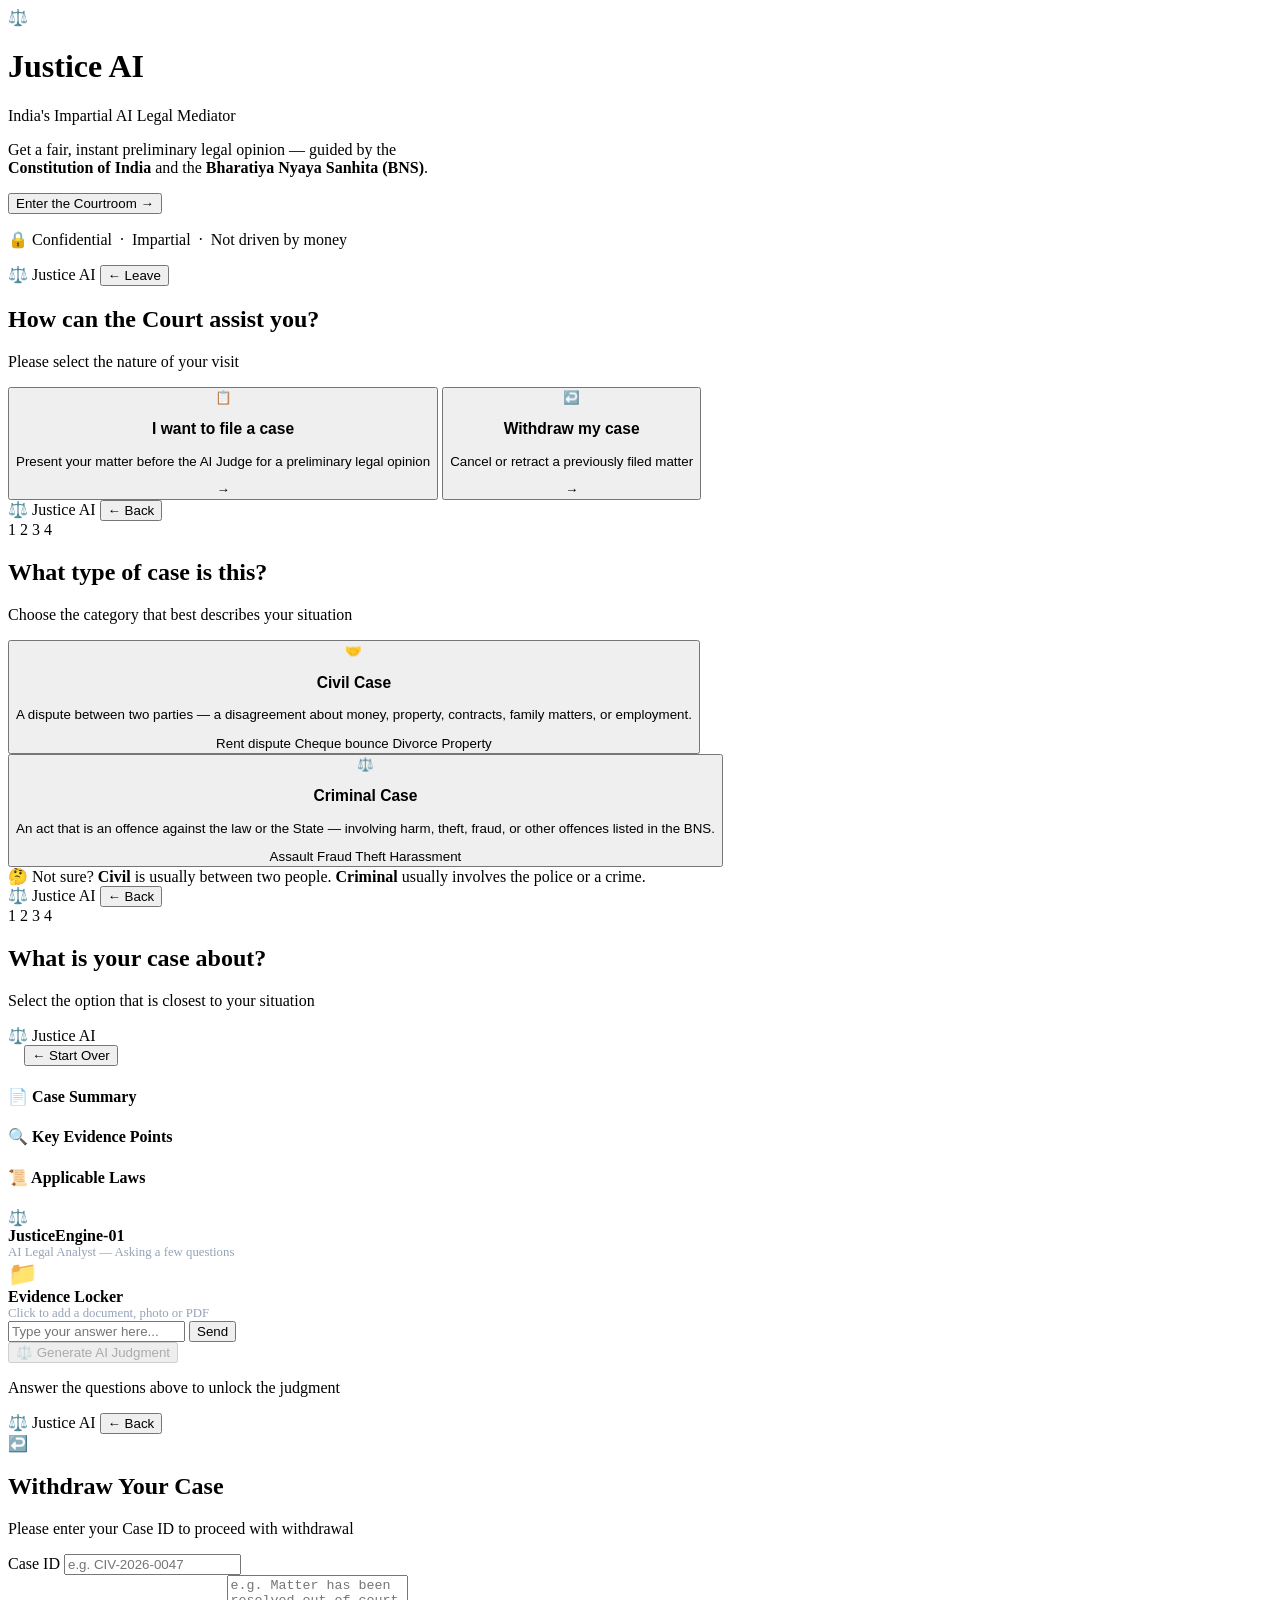
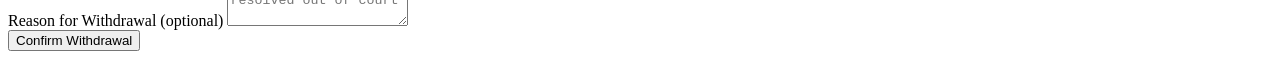
==== server/ui/index.html @ 7d2a7e8d "redesign: Complete courtroom UI overhaul - clean screens, landing page, triage wizard" ====
<!DOCTYPE html>
<html lang="en">
<head>
    <meta charset="UTF-8">
    <meta name="viewport" content="width=device-width, initial-scale=1.0">
    <title>Justice AI — India's AI Legal Mediator</title>
    <meta name="description" content="File your case, get a fair AI-powered legal opinion, and access justice without delays.">
    <link href="https://fonts.googleapis.com/css2?family=Playfair+Display:wght@400;600;700&family=Inter:wght@300;400;500;600&display=swap" rel="stylesheet">
    <link rel="stylesheet" href="/styles.css">
</head>
<body>

    <!-- ═══════════════════════════════════════════════════ -->
    <!--  SCREEN 1: THE LANDING PAGE                        -->
    <!-- ═══════════════════════════════════════════════════ -->
    <div id="screen-landing" class="screen active">
        <div class="landing-bg"></div>
        <div class="landing-content">
            <div class="emblem">⚖️</div>
            <h1 class="portal-title">Justice AI</h1>
            <p class="portal-sub">India's Impartial AI Legal Mediator</p>
            <p class="portal-desc">
                Get a fair, instant preliminary legal opinion — guided by the<br>
                <strong>Constitution of India</strong> and the <strong>Bharatiya Nyaya Sanhita (BNS)</strong>.
            </p>
            <button id="enter-btn" class="btn-gold pulse">
                Enter the Courtroom
                <span class="btn-arrow">→</span>
            </button>
            <p class="landing-note">🔒 Confidential &nbsp;·&nbsp; Impartial &nbsp;·&nbsp; Not driven by money</p>
        </div>
    </div>

    <!-- ═══════════════════════════════════════════════════ -->
    <!--  SCREEN 2: WHAT DO YOU WANT TO DO?                 -->
    <!-- ═══════════════════════════════════════════════════ -->
    <div id="screen-action" class="screen">
        <div class="court-nav">
            <span class="nav-logo">⚖️ Justice AI</span>
            <button class="btn-ghost" id="back-to-landing">← Leave</button>
        </div>
        <div class="screen-inner">
            <h2 class="screen-title">How can the Court assist you?</h2>
            <p class="screen-subtitle">Please select the nature of your visit</p>

            <div class="action-cards">
                <button class="action-card primary-card" id="btn-file-case">
                    <div class="card-icon">📋</div>
                    <div class="card-body">
                        <h3>I want to file a case</h3>
                        <p>Present your matter before the AI Judge for a preliminary legal opinion</p>
                    </div>
                    <span class="card-arrow">→</span>
                </button>

                <button class="action-card danger-card" id="btn-withdraw">
                    <div class="card-icon">↩️</div>
                    <div class="card-body">
                        <h3>Withdraw my case</h3>
                        <p>Cancel or retract a previously filed matter</p>
                    </div>
                    <span class="card-arrow">→</span>
                </button>
            </div>
        </div>
    </div>

    <!-- ═══════════════════════════════════════════════════ -->
    <!--  SCREEN 3: CIVIL OR CRIMINAL?                      -->
    <!-- ═══════════════════════════════════════════════════ -->
    <div id="screen-type" class="screen">
        <div class="court-nav">
            <span class="nav-logo">⚖️ Justice AI</span>
            <button class="btn-ghost" id="back-to-action">← Back</button>
        </div>
        <div class="screen-inner">
            <div class="progress-strip">
                <span class="ps-dot done">1</span>
                <span class="ps-line done"></span>
                <span class="ps-dot active">2</span>
                <span class="ps-line"></span>
                <span class="ps-dot">3</span>
                <span class="ps-line"></span>
                <span class="ps-dot">4</span>
            </div>

            <h2 class="screen-title">What type of case is this?</h2>
            <p class="screen-subtitle">Choose the category that best describes your situation</p>

            <div class="type-cards">
                <button class="type-card" id="btn-civil" data-type="civil">
                    <div class="type-icon">🤝</div>
                    <h3>Civil Case</h3>
                    <p>A dispute between two parties — a disagreement about money, property, contracts, family matters, or employment.</p>
                    <div class="type-examples">
                        <span>Rent dispute</span>
                        <span>Cheque bounce</span>
                        <span>Divorce</span>
                        <span>Property</span>
                    </div>
                </button>

                <button class="type-card" id="btn-criminal" data-type="criminal">
                    <div class="type-icon">⚖️</div>
                    <h3>Criminal Case</h3>
                    <p>An act that is an offence against the law or the State — involving harm, theft, fraud, or other offences listed in the BNS.</p>
                    <div class="type-examples">
                        <span>Assault</span>
                        <span>Fraud</span>
                        <span>Theft</span>
                        <span>Harassment</span>
                    </div>
                </button>
            </div>

            <div class="help-note">
                <span>🤔</span>
                <span>Not sure? <strong>Civil</strong> is usually between two people. <strong>Criminal</strong> usually involves the police or a crime.</span>
            </div>
        </div>
    </div>

    <!-- ═══════════════════════════════════════════════════ -->
    <!--  SCREEN 4: SUB-CATEGORY                            -->
    <!-- ═══════════════════════════════════════════════════ -->
    <div id="screen-subcat" class="screen">
        <div class="court-nav">
            <span class="nav-logo">⚖️ Justice AI</span>
            <button class="btn-ghost" id="back-to-type">← Back</button>
        </div>
        <div class="screen-inner">
            <div class="progress-strip">
                <span class="ps-dot done">1</span>
                <span class="ps-line done"></span>
                <span class="ps-dot done">2</span>
                <span class="ps-line done"></span>
                <span class="ps-dot active">3</span>
                <span class="ps-line"></span>
                <span class="ps-dot">4</span>
            </div>

            <h2 class="screen-title">What is your case about?</h2>
            <p class="screen-subtitle">Select the option that is closest to your situation</p>

            <div id="subcat-grid" class="subcat-grid">
                <!-- Populated by JS -->
            </div>
        </div>
    </div>

    <!-- ═══════════════════════════════════════════════════ -->
    <!--  SCREEN 5: THE DOSSIER (Fact Finding + AI)         -->
    <!-- ═══════════════════════════════════════════════════ -->
    <div id="screen-dossier" class="screen">
        <div class="court-nav">
            <span class="nav-logo">⚖️ Justice AI</span>
            <div style="display:flex; gap:1rem; align-items:center;">
                <span id="dossier-badge" class="case-badge"></span>
                <button class="btn-ghost" id="back-to-subcat">← Start Over</button>
            </div>
        </div>

        <div class="dossier-layout">
            <!-- Left: Case Facts (read-only) -->
            <div class="dossier-left">
                <div class="dossier-section">
                    <h4 class="dossier-label">📄 Case Summary</h4>
                    <p id="d-fact-pattern" class="dossier-text"></p>
                </div>
                <div class="dossier-section">
                    <h4 class="dossier-label">🔍 Key Evidence Points</h4>
                    <div id="d-evidence" class="evidence-chips"></div>
                </div>
                <div class="dossier-section">
                    <h4 class="dossier-label">📜 Applicable Laws</h4>
                    <ul id="d-statutes" class="law-list"></ul>
                </div>
            </div>

            <!-- Right: Chat + AI output -->
            <div class="dossier-right">
                <!-- State A: Chat (Fact Finding) -->
                <div id="chat-panel">
                    <div class="chat-header">
                        <span class="chat-avatar">⚖️</span>
                        <div>
                            <strong>JusticeEngine-01</strong>
                            <p style="font-size:0.8rem; color:#94a3b8; margin:0;">AI Legal Analyst — Asking a few questions</p>
                        </div>
                    </div>

                    <div id="chat-messages" class="chat-messages">
                        <!-- populated by JS -->
                    </div>

                    <div id="locker-zone" class="locker-zone" title="Click to simulate uploading evidence document">
                        <span style="font-size:1.5rem;">📁</span>
                        <div>
                            <strong>Evidence Locker</strong>
                            <p style="font-size:0.8rem; margin:0; color:#94a3b8;">Click to add a document, photo or PDF</p>
                        </div>
                    </div>

                    <div class="chat-input-bar">
                        <input id="chat-input" type="text" placeholder="Type your answer here...">
                        <button id="chat-send" class="btn-send">Send</button>
                    </div>

                    <button id="generate-btn" class="btn-gold w-100 mt-2" disabled>
                        ⚖️ Generate AI Judgment
                    </button>
                    <p id="generate-hint" class="generate-hint">Answer the questions above to unlock the judgment</p>
                </div>

                <!-- State B: AI Processing -->
                <div id="ai-thinking" style="display:none;" class="ai-thinking-panel">
                    <div class="thinking-orb">⚖️</div>
                    <h3>Consulting the Constitution &amp; BNS...</h3>
                    <p>JusticeEngine-01 is reviewing your dossier</p>
                </div>

                <!-- State C: AI Verdict -->
                <div id="verdict-panel" style="display:none;">
                    <div class="verdict-header">
                        <span>⚖️ AI Preliminary Resolution</span>
                        <span class="draft-tag">DRAFT</span>
                    </div>

                    <div class="verdict-body">
                        <div class="verdict-row">
                            <span class="vr-label">Case ID</span>
                            <span id="v-case-id" class="vr-value"></span>
                        </div>
                        <div class="verdict-row">
                            <span class="vr-label">Recommended Finding</span>
                            <span id="v-verdict" class="verdict-pill"></span>
                        </div>
                    </div>

                    <div class="verdict-analysis">
                        <h4>📘 Legal Analysis</h4>
                        <p id="v-reasoning"></p>
                    </div>

                    <div class="verdict-actions">
                        <p class="verdict-action-label">What would you like to do?</p>
                        <button id="btn-accept" class="verdict-btn accept">
                            <span class="vbtn-icon">✅</span>
                            <div>
                                <strong>Accept &amp; Close Case</strong>
                                <p>I accept this resolution. Please finalise and record.</p>
                            </div>
                        </button>
                        <button id="btn-escalate" class="verdict-btn escalate">
                            <span class="vbtn-icon">🧑‍⚖️</span>
                            <div>
                                <strong>Request Human Judge</strong>
                                <p>I am not satisfied. I want a real judge to review this.</p>
                            </div>
                        </button>
                    </div>
                </div>

                <!-- State D: Accepted -->
                <div id="accepted-panel" style="display:none;" class="outcome-panel success">
                    <div class="outcome-icon">✅</div>
                    <h3>Case Resolved</h3>
                    <p>The AI resolution has been accepted and formally recorded. No further action is required.</p>
                    <div class="metrics-row" id="metrics-row"></div>
                    <button class="btn-ghost mt-2" onclick="location.reload()">← Return to Homepage</button>
                </div>

                <!-- State E: Escalated -->
                <div id="escalated-panel" style="display:none;" class="outcome-panel escalated">
                    <div class="outcome-icon">🧑‍⚖️</div>
                    <h3>Case Forwarded to Human Judge</h3>
                    <p>Your complete case file and the AI's preliminary analysis have been securely sent to a human presiding officer for review.</p>
                    <p style="font-size:0.85rem; color:#94a3b8; margin-top:1rem;">Note: Human review may take longer than AI resolution.</p>
                    <button class="btn-ghost mt-2" onclick="location.reload()">← Return to Homepage</button>
                </div>
            </div>
        </div>
    </div>

    <!-- ═══════════════════════════════════════════════════ -->
    <!--  SCREEN: WITHDRAW CASE                             -->
    <!-- ═══════════════════════════════════════════════════ -->
    <div id="screen-withdraw" class="screen">
        <div class="court-nav">
            <span class="nav-logo">⚖️ Justice AI</span>
            <button class="btn-ghost" id="back-from-withdraw">← Back</button>
        </div>
        <div class="screen-inner" style="max-width:520px;">
            <div class="withdraw-icon">↩️</div>
            <h2 class="screen-title">Withdraw Your Case</h2>
            <p class="screen-subtitle">Please enter your Case ID to proceed with withdrawal</p>

            <div class="form-field">
                <label>Case ID</label>
                <input type="text" id="withdraw-id" placeholder="e.g. CIV-2026-0047">
            </div>
            <div class="form-field">
                <label>Reason for Withdrawal (optional)</label>
                <textarea id="withdraw-reason" rows="3" placeholder="e.g. Matter has been resolved out of court"></textarea>
            </div>
            <button class="btn-danger w-100" id="btn-confirm-withdraw">Confirm Withdrawal</button>
        </div>
    </div>

    <!-- ═══════════════════════════════════════════════════ -->
    <!--  ESCALATION MODAL                                  -->
    <!-- ═══════════════════════════════════════════════════ -->
    <div id="escalation-modal" class="modal-overlay" style="display:none;">
        <div class="modal-box">
            <h3>Request Human Judge</h3>
            <p>Please tell us why you are not satisfied with the AI's resolution. This will help the Judge review your case faster.</p>
            <div class="check-list">
                <label class="check-item"><input type="checkbox" id="r1"> I disagree with how the law was interpreted</label>
                <label class="check-item"><input type="checkbox" id="r2"> Important evidence was not considered</label>
                <label class="check-item"><input type="checkbox" id="r3"> The case is too complex for an AI</label>
                <label class="check-item"><input type="checkbox" id="r4"> Other reason</label>
            </div>
            <div style="display:flex; gap:1rem; margin-top:1.5rem;">
                <button id="modal-confirm" class="btn-danger w-100">Confirm — Forward to Judge</button>
                <button id="modal-cancel" class="btn-ghost w-100">Cancel</button>
            </div>
        </div>
    </div>

    <script src="/script.js"></script>
</body>
</html>
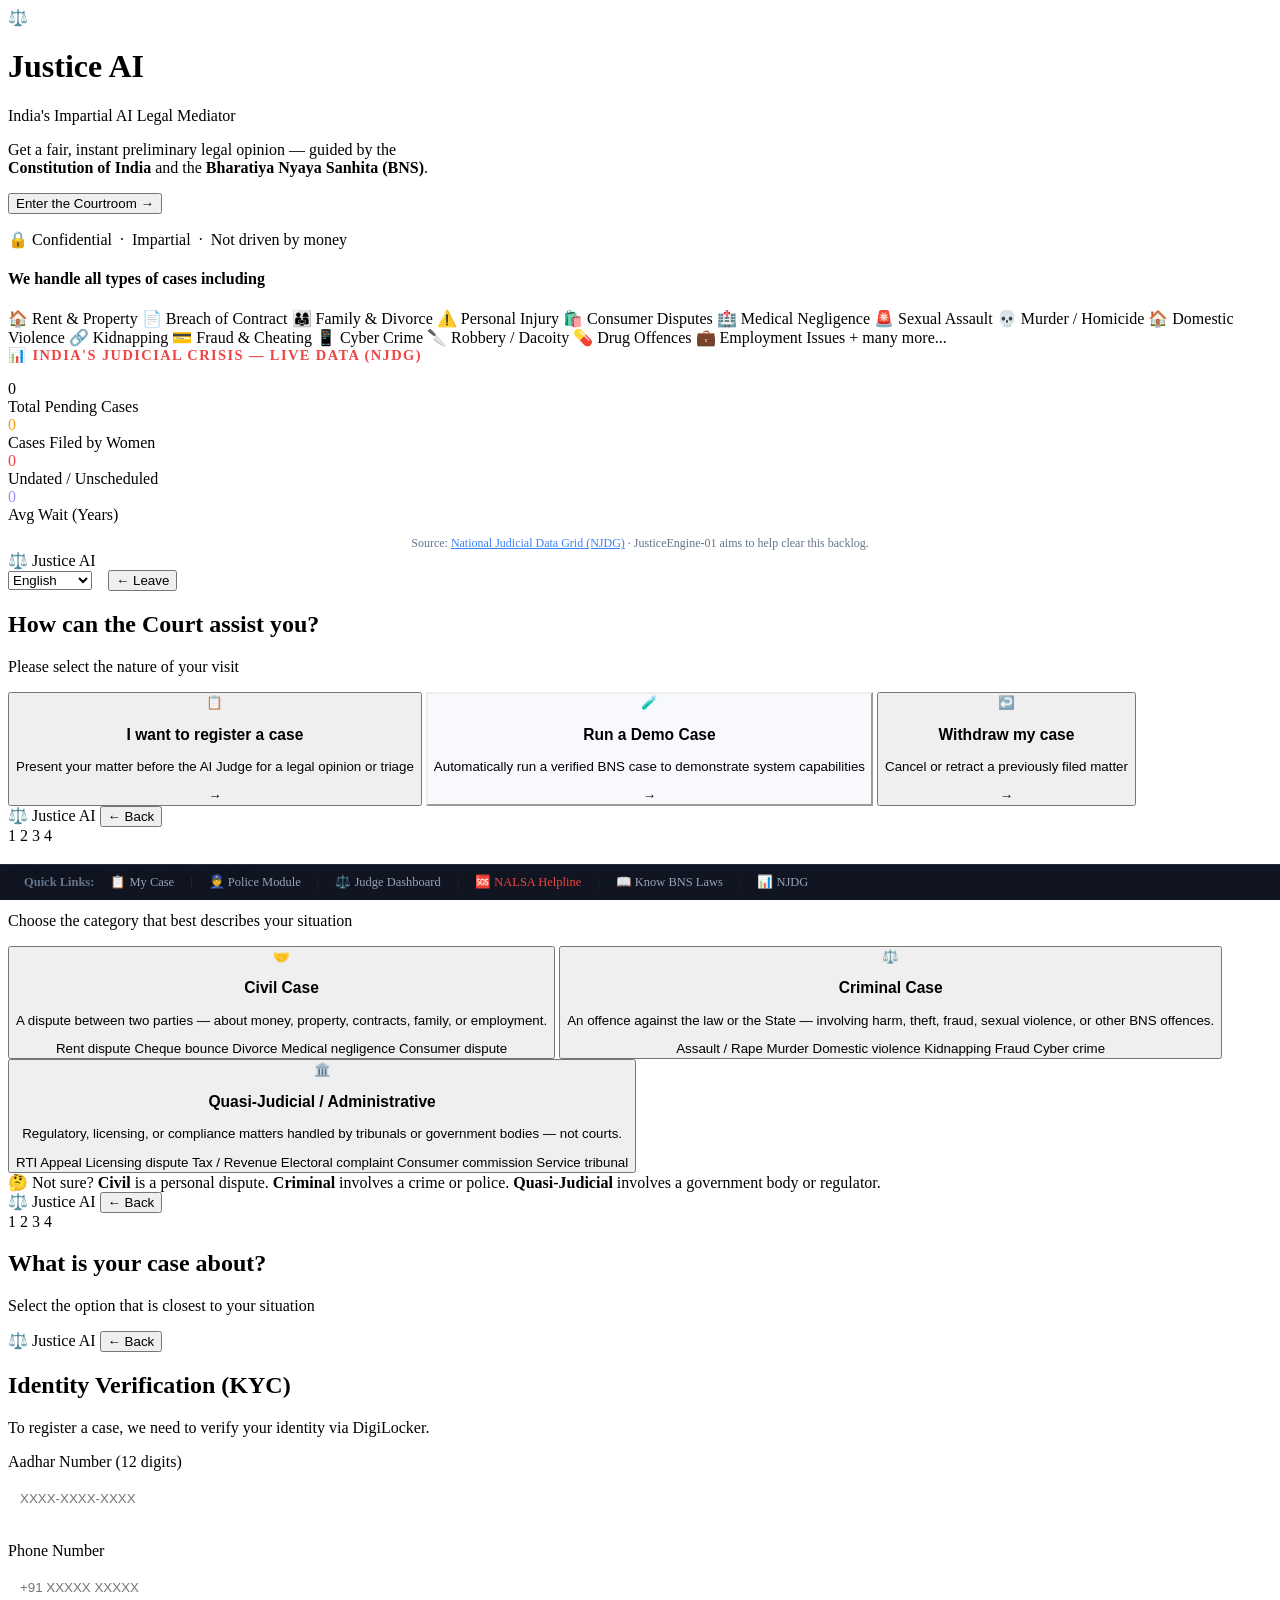
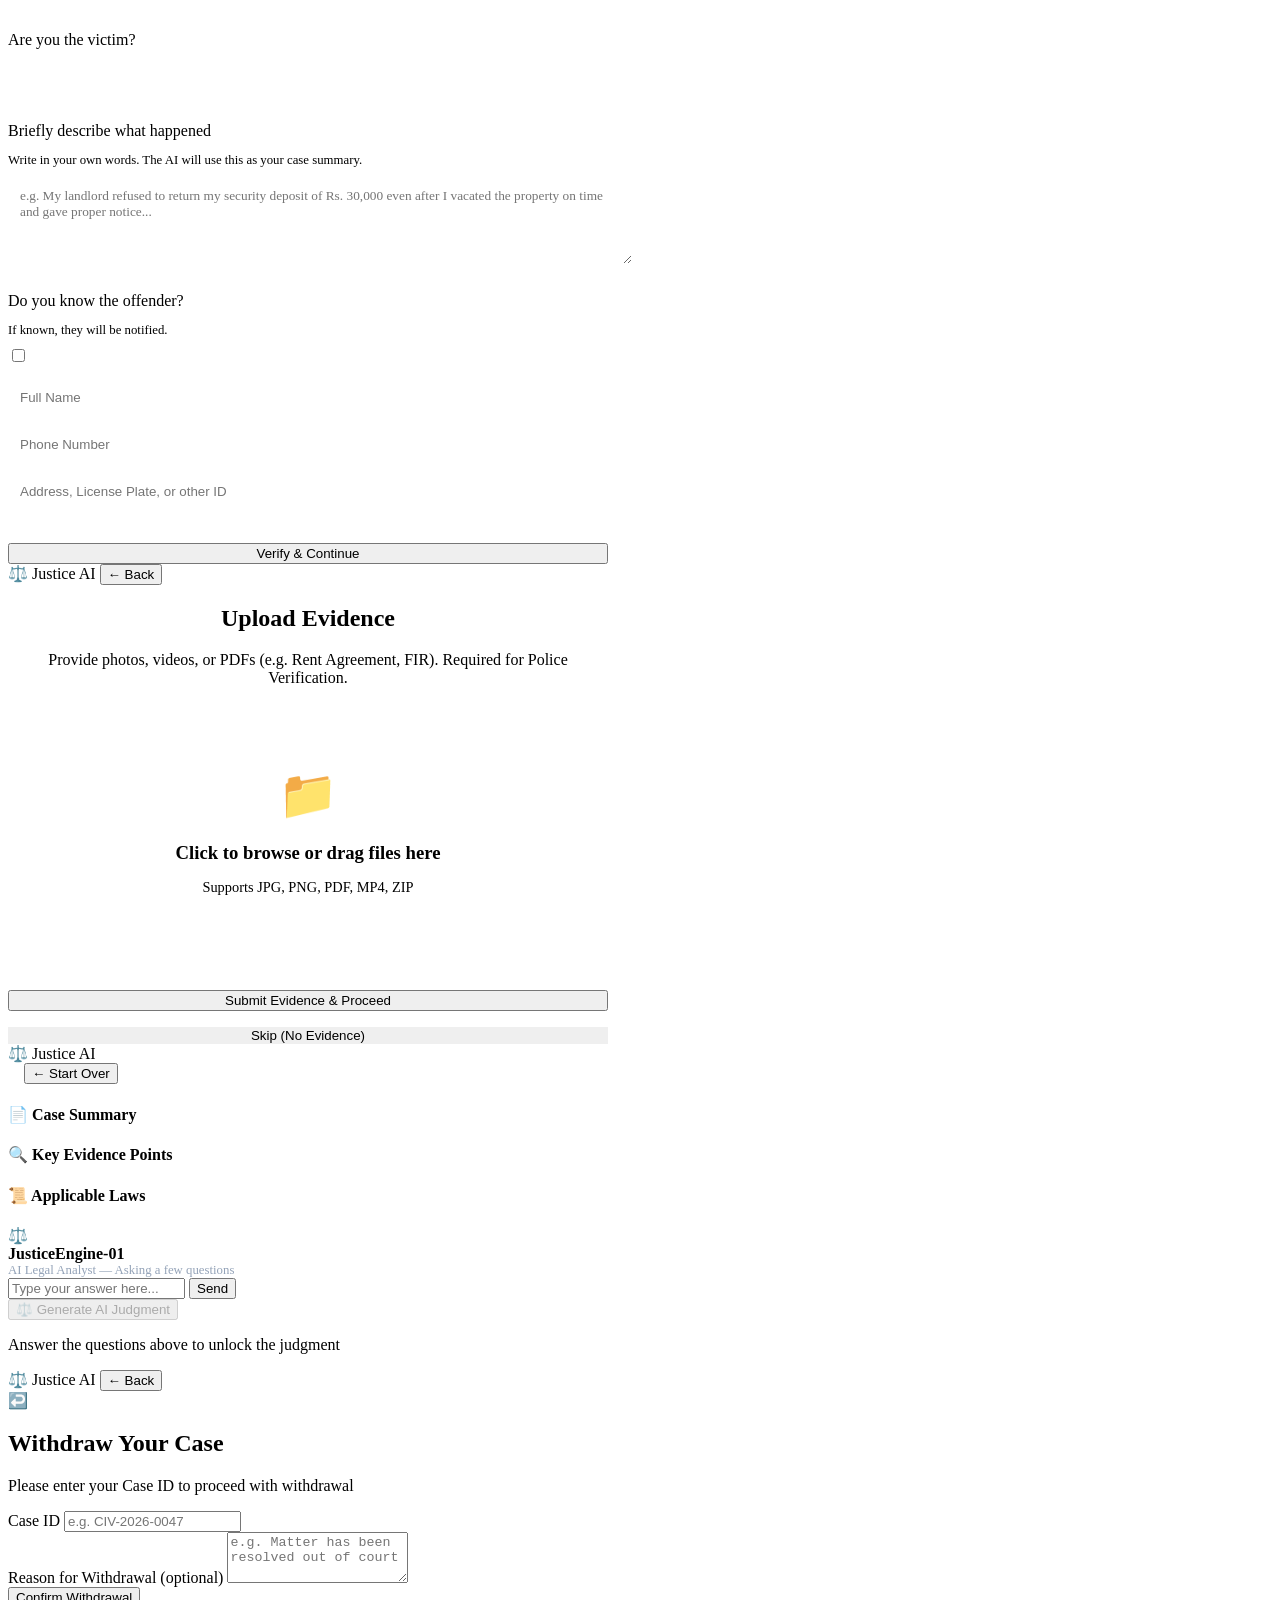
==== commit f7221491: "Finalizing JusticeEngine-01 Multi-Agent System" ====
--- a/server/ui/index.html
+++ b/server/ui/index.html
@@ -5,8 +5,10 @@
     <meta name="viewport" content="width=device-width, initial-scale=1.0">
     <title>Justice AI — India's AI Legal Mediator</title>
     <meta name="description" content="File your case, get a fair AI-powered legal opinion, and access justice without delays.">
-    <link href="https://fonts.googleapis.com/css2?family=Playfair+Display:wght@400;600;700&family=Inter:wght@300;400;500;600&display=swap" rel="stylesheet">
-    <link rel="stylesheet" href="/styles.css">
+    <link rel="preconnect" href="https://fonts.googleapis.com">
+    <link rel="preconnect" href="https://fonts.gstatic.com" crossorigin>
+    <link href="https://fonts.googleapis.com/css2?family=Playfair+Display:wght@400;600;700&family=Inter:wght@300;400;500;600;700&display=swap" rel="stylesheet">
+    <link rel="stylesheet" href="/styles.css?v=7">
 </head>
 <body>
 
@@ -28,6 +30,52 @@
                 <span class="btn-arrow">→</span>
             </button>
             <p class="landing-note">🔒 Confidential &nbsp;·&nbsp; Impartial &nbsp;·&nbsp; Not driven by money</p>
+
+            <div class="overview-strip">
+                <h4>We handle all types of cases including</h4>
+                <div class="overview-chips">
+                    <span class="ov-chip">🏠 Rent &amp; Property</span>
+                    <span class="ov-chip">📄 Breach of Contract</span>
+                    <span class="ov-chip">👨‍👩‍👧 Family &amp; Divorce</span>
+                    <span class="ov-chip">⚠️ Personal Injury</span>
+                    <span class="ov-chip">🛍️ Consumer Disputes</span>
+                    <span class="ov-chip">🏥 Medical Negligence</span>
+                    <span class="ov-chip red">🚨 Sexual Assault</span>
+                    <span class="ov-chip red">💀 Murder / Homicide</span>
+                    <span class="ov-chip red">🏠 Domestic Violence</span>
+                    <span class="ov-chip red">🔗 Kidnapping</span>
+                    <span class="ov-chip">💳 Fraud &amp; Cheating</span>
+                    <span class="ov-chip">📱 Cyber Crime</span>
+                    <span class="ov-chip red">🔪 Robbery / Dacoity</span>
+                    <span class="ov-chip">💊 Drug Offences</span>
+                    <span class="ov-chip">💼 Employment Issues</span>
+                    <span class="ov-chip">+ many more...</span>
+                </div>
+            </div>
+
+            <!-- NJDG Live Statistics -->
+            <div class="njdg-strip">
+                <h4 style="color:#ef4444; margin:0 0 1rem; font-size:0.9rem; text-transform:uppercase; letter-spacing:0.1em;">📊 India's Judicial Crisis — Live Data (NJDG)</h4>
+                <div class="njdg-stats">
+                    <div class="njdg-stat">
+                        <div class="njdg-num" id="counter-total">0</div>
+                        <div class="njdg-label">Total Pending Cases</div>
+                    </div>
+                    <div class="njdg-stat">
+                        <div class="njdg-num" style="color:#f59e0b;" id="counter-women">0</div>
+                        <div class="njdg-label">Cases Filed by Women</div>
+                    </div>
+                    <div class="njdg-stat">
+                        <div class="njdg-num" style="color:#ef4444;" id="counter-undated">0</div>
+                        <div class="njdg-label">Undated / Unscheduled</div>
+                    </div>
+                    <div class="njdg-stat">
+                        <div class="njdg-num" style="color:#a78bfa;" id="counter-years">0</div>
+                        <div class="njdg-label">Avg Wait (Years)</div>
+                    </div>
+                </div>
+                <p style="font-size:0.75rem; color:#64748b; margin:0.75rem 0 0; text-align:center;">Source: <a href="https://njdg.ecourts.gov.in/njdg_v3/" target="_blank" style="color:#3b82f6;">National Judicial Data Grid (NJDG)</a> · JusticeEngine-01 aims to help clear this backlog.</p>
+            </div>
         </div>
     </div>
 
@@ -37,18 +85,33 @@
     <div id="screen-action" class="screen">
         <div class="court-nav">
             <span class="nav-logo">⚖️ Justice AI</span>
-            <button class="btn-ghost" id="back-to-landing">← Leave</button>
+            <div style="display: flex; gap: 1rem; align-items: center;">
+                <select id="lang-toggle" class="btn-ghost" style="appearance: auto;">
+                    <option value="en">English</option>
+                    <option value="hi">हिंदी (Hindi)</option>
+                </select>
+                <button class="btn-ghost" id="back-to-landing">← Leave</button>
+            </div>
         </div>
         <div class="screen-inner">
-            <h2 class="screen-title">How can the Court assist you?</h2>
-            <p class="screen-subtitle">Please select the nature of your visit</p>
-
-            <div class="action-cards">
+            <h2 class="screen-title" data-i18n="action_title">How can the Court assist you?</h2>
+            <p class="screen-subtitle" data-i18n="action_subtitle">Please select the nature of your visit</p>
+
+            <div class="action-cards" style="grid-template-columns: repeat(auto-fit, minmax(250px, 1fr));">
                 <button class="action-card primary-card" id="btn-file-case">
                     <div class="card-icon">📋</div>
                     <div class="card-body">
-                        <h3>I want to file a case</h3>
-                        <p>Present your matter before the AI Judge for a preliminary legal opinion</p>
+                        <h3 data-i18n="file_case">I want to register a case</h3>
+                        <p data-i18n="file_case_desc">Present your matter before the AI Judge for a legal opinion or triage</p>
+                    </div>
+                    <span class="card-arrow">→</span>
+                </button>
+
+                <button class="action-card info-card" id="btn-demo" style="border-color: var(--info); background: rgba(114, 137, 218, 0.05);">
+                    <div class="card-icon">🧪</div>
+                    <div class="card-body">
+                        <h3 data-i18n="run_demo">Run a Demo Case</h3>
+                        <p data-i18n="run_demo_desc">Automatically run a verified BNS case to demonstrate system capabilities</p>
                     </div>
                     <span class="card-arrow">→</span>
                 </button>
@@ -56,8 +119,8 @@
                 <button class="action-card danger-card" id="btn-withdraw">
                     <div class="card-icon">↩️</div>
                     <div class="card-body">
-                        <h3>Withdraw my case</h3>
-                        <p>Cancel or retract a previously filed matter</p>
+                        <h3 data-i18n="withdraw_case">Withdraw my case</h3>
+                        <p data-i18n="withdraw_desc">Cancel or retract a previously filed matter</p>
                     </div>
                     <span class="card-arrow">→</span>
                 </button>
@@ -87,35 +150,52 @@
             <h2 class="screen-title">What type of case is this?</h2>
             <p class="screen-subtitle">Choose the category that best describes your situation</p>
 
-            <div class="type-cards">
+            <div class="type-cards three-col">
                 <button class="type-card" id="btn-civil" data-type="civil">
                     <div class="type-icon">🤝</div>
                     <h3>Civil Case</h3>
-                    <p>A dispute between two parties — a disagreement about money, property, contracts, family matters, or employment.</p>
+                    <p>A dispute between two parties — about money, property, contracts, family, or employment.</p>
                     <div class="type-examples">
                         <span>Rent dispute</span>
                         <span>Cheque bounce</span>
                         <span>Divorce</span>
-                        <span>Property</span>
+                        <span>Medical negligence</span>
+                        <span>Consumer dispute</span>
                     </div>
                 </button>
 
                 <button class="type-card" id="btn-criminal" data-type="criminal">
                     <div class="type-icon">⚖️</div>
                     <h3>Criminal Case</h3>
-                    <p>An act that is an offence against the law or the State — involving harm, theft, fraud, or other offences listed in the BNS.</p>
+                    <p>An offence against the law or the State — involving harm, theft, fraud, sexual violence, or other BNS offences.</p>
                     <div class="type-examples">
-                        <span>Assault</span>
+                        <span>Assault / Rape</span>
+                        <span>Murder</span>
+                        <span>Domestic violence</span>
+                        <span>Kidnapping</span>
                         <span>Fraud</span>
-                        <span>Theft</span>
-                        <span>Harassment</span>
+                        <span>Cyber crime</span>
+                    </div>
+                </button>
+
+                <button class="type-card quasi-card" id="btn-quasi" data-type="quasi">
+                    <div class="type-icon">🏛️</div>
+                    <h3>Quasi-Judicial / Administrative</h3>
+                    <p>Regulatory, licensing, or compliance matters handled by tribunals or government bodies — not courts.</p>
+                    <div class="type-examples">
+                        <span>RTI Appeal</span>
+                        <span>Licensing dispute</span>
+                        <span>Tax / Revenue</span>
+                        <span>Electoral complaint</span>
+                        <span>Consumer commission</span>
+                        <span>Service tribunal</span>
                     </div>
                 </button>
             </div>
 
             <div class="help-note">
                 <span>🤔</span>
-                <span>Not sure? <strong>Civil</strong> is usually between two people. <strong>Criminal</strong> usually involves the police or a crime.</span>
+                <span>Not sure? <strong>Civil</strong> is a personal dispute. <strong>Criminal</strong> involves a crime or police. <strong>Quasi-Judicial</strong> involves a government body or regulator.</span>
             </div>
         </div>
     </div>
@@ -145,6 +225,93 @@
             <div id="subcat-grid" class="subcat-grid">
                 <!-- Populated by JS -->
             </div>
+        </div>
+    </div>
+
+    <!-- ═══════════════════════════════════════════════════ -->
+    <!--  SCREEN 4.1: KYC & OFFENDER INFO                   -->
+    <!-- ═══════════════════════════════════════════════════ -->
+    <div id="screen-kyc" class="screen">
+        <div class="court-nav">
+            <span class="nav-logo">⚖️ Justice AI</span>
+            <button class="btn-ghost" id="back-to-subcat-from-kyc">← Back</button>
+        </div>
+        <div class="screen-inner" style="max-width: 600px;">
+            <h2 class="screen-title" data-i18n="kyc_title">Identity Verification (KYC)</h2>
+            <p class="screen-subtitle" data-i18n="kyc_subtitle">To register a case, we need to verify your identity via DigiLocker.</p>
+
+            <div class="kyc-form">
+                <div class="form-group" style="margin-bottom: 1.5rem;">
+                    <label style="display:block; margin-bottom:0.5rem; color:var(--gold);">Aadhar Number (12 digits)</label>
+                    <input type="text" id="aadhar-input" placeholder="XXXX-XXXX-XXXX" style="width: 100%; padding: 0.75rem; border-radius: 6px; background: rgba(255,255,255,0.05); border: 1px solid var(--border); color: white;" maxlength="14">
+                </div>
+                <div class="form-group" style="margin-bottom: 1.5rem;">
+                    <label style="display:block; margin-bottom:0.5rem; color:var(--gold);">Phone Number</label>
+                    <input type="text" id="phone-input" placeholder="+91 XXXXX XXXXX" style="width: 100%; padding: 0.75rem; border-radius: 6px; background: rgba(255,255,255,0.05); border: 1px solid var(--border); color: white;">
+                </div>
+                <div class="form-group" style="margin-bottom: 1.5rem;">
+                    <label style="display:block; margin-bottom:0.5rem; color:var(--gold);">Are you the victim?</label>
+                    <select id="relation-input" style="width: 100%; padding: 0.75rem; border-radius: 6px; background: rgba(255,255,255,0.05); border: 1px solid var(--border); color: white;">
+                        <option value="victim">Yes, I am the victim</option>
+                        <option value="relative">No, filing for a relative/friend</option>
+                        <option value="witness">No, I am a witness</option>
+                    </select>
+                </div>
+                <div class="form-group" style="margin-bottom: 1.5rem;">
+                    <label style="display:block; margin-bottom:0.5rem; color:var(--gold);">Briefly describe what happened</label>
+                    <p style="font-size: 0.8rem; color: var(--muted); margin-bottom: 0.5rem;">Write in your own words. The AI will use this as your case summary.</p>
+                    <textarea id="case-summary-input" rows="4" placeholder="e.g. My landlord refused to return my security deposit of Rs. 30,000 even after I vacated the property on time and gave proper notice..." style="width:100%;padding:0.75rem;border-radius:6px;background:rgba(255,255,255,0.05);border:1px solid var(--border);color:white;font-family:inherit;resize:vertical;"></textarea>
+                </div>
+                <div class="form-group" style="margin-bottom: 2rem;">
+                    <label style="display:block; margin-bottom:0.5rem; color:var(--gold);">Do you know the offender?</label>
+                    <p style="font-size: 0.8rem; color: var(--muted); margin-bottom: 0.5rem;">If known, they will be notified.</p>
+                    <div style="display:flex; align-items:center; gap:0.5rem; margin-bottom:0.8rem;">
+                        <input type="checkbox" id="offender-unknown-cb" onchange="document.getElementById('offender-inputs-container').style.display = this.checked ? 'none' : 'grid'">
+                        <label for="offender-unknown-cb" style="font-size:0.9rem; color:white; cursor:pointer;">I do not know the offender</label>
+                    </div>
+                    <div id="offender-inputs-container" style="display:grid; gap:0.5rem;">
+                        <input type="text" id="offender-name" placeholder="Full Name" style="width: 100%; padding: 0.75rem; border-radius: 6px; background: rgba(255,255,255,0.05); border: 1px solid var(--border); color: white;">
+                        <input type="text" id="offender-phone" placeholder="Phone Number" style="width: 100%; padding: 0.75rem; border-radius: 6px; background: rgba(255,255,255,0.05); border: 1px solid var(--border); color: white;">
+                        <input type="text" id="offender-address" placeholder="Address, License Plate, or other ID" style="width: 100%; padding: 0.75rem; border-radius: 6px; background: rgba(255,255,255,0.05); border: 1px solid var(--border); color: white;">
+                    </div>
+                </div>
+                
+                <button id="btn-verify-kyc" class="btn-gold" style="width: 100%; justify-content: center;">
+                    Verify & Continue
+                </button>
+            </div>
+        </div>
+    </div>
+
+    <!-- ═══════════════════════════════════════════════════ -->
+    <!--  SCREEN 4.2: EVIDENCE UPLOAD                       -->
+    <!-- ═══════════════════════════════════════════════════ -->
+    <div id="screen-evidence" class="screen">
+        <div class="court-nav">
+            <span class="nav-logo">⚖️ Justice AI</span>
+            <button class="btn-ghost" id="back-to-kyc">← Back</button>
+        </div>
+        <div class="screen-inner" style="max-width: 600px; text-align: center;">
+            <h2 class="screen-title" data-i18n="evidence_title">Upload Evidence</h2>
+            <p class="screen-subtitle" data-i18n="evidence_subtitle">Provide photos, videos, or PDFs (e.g. Rent Agreement, FIR). Required for Police Verification.</p>
+
+            <div class="upload-box" style="border: 2px dashed var(--border); padding: 3rem; border-radius: 12px; background: rgba(255,255,255,0.02); margin: 2rem 0; cursor: pointer;">
+                <div style="font-size: 3rem; margin-bottom: 1rem;">📁</div>
+                <h3 style="color: var(--gold); margin-bottom: 0.5rem;">Click to browse or drag files here</h3>
+                <p style="color: var(--muted); font-size: 0.9rem;">Supports JPG, PNG, PDF, MP4, ZIP</p>
+                <input type="file" id="evidence-file" style="display: none;" multiple>
+            </div>
+
+            <div id="upload-status" style="display: none; padding: 1rem; background: rgba(114, 137, 218, 0.1); border: 1px solid var(--info); border-radius: 6px; margin-bottom: 2rem; color: #a4bdfc;">
+                ⏳ Evidence uploaded. Pending Police Verification. (May take up to 24 hrs)
+            </div>
+
+            <button id="btn-submit-evidence" class="btn-gold" style="width: 100%; justify-content: center;">
+                Submit Evidence & Proceed
+            </button>
+            <button id="btn-skip-evidence" class="btn-ghost" style="width: 100%; margin-top: 1rem; border: none;">
+                Skip (No Evidence)
+            </button>
         </div>
     </div>
 
@@ -193,14 +360,7 @@
                         <!-- populated by JS -->
                     </div>
 
-                    <div id="locker-zone" class="locker-zone" title="Click to simulate uploading evidence document">
-                        <span style="font-size:1.5rem;">📁</span>
-                        <div>
-                            <strong>Evidence Locker</strong>
-                            <p style="font-size:0.8rem; margin:0; color:#94a3b8;">Click to add a document, photo or PDF</p>
-                        </div>
-                    </div>
-
+                    <!-- Locker zone removed as per user feedback; evidence is uploaded on previous screen -->
                     <div class="chat-input-bar">
                         <input id="chat-input" type="text" placeholder="Type your answer here...">
                         <button id="chat-send" class="btn-send">Send</button>
@@ -215,8 +375,14 @@
                 <!-- State B: AI Processing -->
                 <div id="ai-thinking" style="display:none;" class="ai-thinking-panel">
                     <div class="thinking-orb">⚖️</div>
-                    <h3>Consulting the Constitution &amp; BNS...</h3>
-                    <p>JusticeEngine-01 is reviewing your dossier</p>
+                    <h3>Judicial Council is Deliberating...</h3>
+                    <p style="color:var(--muted); margin-bottom:1.2rem;">3 independent AI models are analyzing your case in parallel</p>
+                    <div style="display:flex; flex-direction:column; gap:0.5rem; max-width:340px; margin:0 auto;">
+                        <div class="agent-status-row"><span class="agent-dot pulse-dot"></span><span style="font-size:0.82rem;">Agent 1 — Llama-3.3-70B (Precedent Analyst)</span></div>
+                        <div class="agent-status-row"><span class="agent-dot pulse-dot" style="animation-delay:0.3s"></span><span style="font-size:0.82rem;">Agent 2 — Qwen-2.5-72B (Constitutional Scholar)</span></div>
+                        <div class="agent-status-row"><span class="agent-dot pulse-dot" style="animation-delay:0.6s"></span><span style="font-size:0.82rem;">Agent 3 — Mixtral-8x7B (Legal Realist)</span></div>
+                        <div class="agent-status-row" style="margin-top:0.5rem; border-top:1px solid var(--border); padding-top:0.5rem;"><span class="agent-dot pulse-dot" style="background:#a5b4fc; animation-delay:0.9s"></span><span style="font-size:0.82rem; color:#a5b4fc;">Chief Justice — DeepSeek-R1-32B (Synthesis)</span></div>
+                    </div>
                 </div>
 
                 <!-- State C: AI Verdict -->
@@ -237,26 +403,56 @@
                         </div>
                     </div>
 
+                    <!-- Council Deliberation Cards -->
+                    <div id="v-council-block" style="display:none; margin-bottom:1.5rem;">
+                        <h4 style="color:var(--gold); margin-bottom:1rem; font-size:0.95rem; letter-spacing:0.05em;">🏛️ JUDICIAL COUNCIL DELIBERATION</h4>
+                        <div id="v-council-cards" style="display:grid; grid-template-columns:1fr 1fr 1fr; gap:0.75rem; margin-bottom:1rem;"></div>
+                        <div id="v-chief-justice" style="background:linear-gradient(135deg,rgba(99,102,241,0.12),rgba(139,92,246,0.08)); border:1px solid rgba(99,102,241,0.4); border-radius:10px; padding:1rem; display:none;">
+                            <div style="font-size:0.7rem; color:#a5b4fc; font-weight:700; letter-spacing:0.1em; margin-bottom:0.4rem;">⚖️ CHIEF JUSTICE — DeepSeek-R1 SYNTHESIS</div>
+                            <p id="v-cj-text" style="font-size:0.85rem; color:#e2e8f0; line-height:1.5; margin:0;"></p>
+                        </div>
+                    </div>
+
                     <div class="verdict-analysis">
                         <h4>📘 Legal Analysis</h4>
                         <p id="v-reasoning"></p>
+                    </div>
+
+                    <div id="v-ratio-block" class="verdict-analysis" style="display:none; border-top:1px solid var(--border); margin-top:1rem; padding-top:1rem;">
+                        <h4>⚖️ Ratio Decidendi</h4>
+                        <p id="v-ratio" style="font-style:italic; color: #a4bdfc;"></p>
+                    </div>
+
+                    <div id="v-obiter-block" class="verdict-analysis" style="display:none; border-top:1px solid var(--border); margin-top:1rem; padding-top:1rem;">
+                        <h4>📝 Obiter Dicta</h4>
+                        <p id="v-obiter" style="font-style:italic; color: var(--muted);"></p>
                     </div>
 
                     <div class="verdict-actions">
                         <p class="verdict-action-label">What would you like to do?</p>
                         <button id="btn-accept" class="verdict-btn accept">
                             <span class="vbtn-icon">✅</span>
-                            <div>
-                                <strong>Accept &amp; Close Case</strong>
-                                <p>I accept this resolution. Please finalise and record.</p>
-                            </div>
+                            <div><strong>Accept &amp; Close Case</strong><p>I accept this resolution. Please finalise and record.</p></div>
+                        </button>
+                        <button id="btn-appeal" class="verdict-btn" style="border-color:#f59e0b; background:rgba(245,158,11,0.05);">
+                            <span class="vbtn-icon">📤</span>
+                            <div><strong>Appeal</strong><p>Challenge this judgment. A fresh review will be conducted.</p></div>
+                        </button>
+                        <button id="btn-review" class="verdict-btn" style="border-color:#8b5cf6; background:rgba(139,92,246,0.05);">
+                            <span class="vbtn-icon">🔍</span>
+                            <div><strong>Review Petition</strong><p>Request the AI to review its own judgment for error apparent on the record (CPC Order 47).</p></div>
+                        </button>
+                        <button id="btn-revision" class="verdict-btn" style="border-color:#06b6d4; background:rgba(6,182,212,0.05);">
+                            <span class="vbtn-icon">🔄</span>
+                            <div><strong>Revision</strong><p>Allege an error of jurisdiction or material irregularity.</p></div>
+                        </button>
+                        <button id="btn-reference" class="verdict-btn" style="border-color:#10b981; background:rgba(16,185,129,0.05);">
+                            <span class="vbtn-icon">📋</span>
+                            <div><strong>Reference to Human Judge</strong><p>AI recommends referring a complex question of law to a higher authority (CPC Sec 113).</p></div>
                         </button>
                         <button id="btn-escalate" class="verdict-btn escalate">
                             <span class="vbtn-icon">🧑‍⚖️</span>
-                            <div>
-                                <strong>Request Human Judge</strong>
-                                <p>I am not satisfied. I want a real judge to review this.</p>
-                            </div>
+                            <div><strong>Escalate to Human Judge</strong><p>I am not satisfied. I demand a real judge regardless of AI finding.</p></div>
                         </button>
                     </div>
                 </div>
@@ -270,11 +466,11 @@
                     <button class="btn-ghost mt-2" onclick="location.reload()">← Return to Homepage</button>
                 </div>
 
-                <!-- State E: Escalated -->
+                <!-- State E: Escalated / Appealed -->
                 <div id="escalated-panel" style="display:none;" class="outcome-panel escalated">
                     <div class="outcome-icon">🧑‍⚖️</div>
-                    <h3>Case Forwarded to Human Judge</h3>
-                    <p>Your complete case file and the AI's preliminary analysis have been securely sent to a human presiding officer for review.</p>
+                    <h3 id="escalated-title">Case Forwarded to Human Judge</h3>
+                    <p id="escalated-msg">Your complete case file and the AI's preliminary analysis have been securely sent to a human presiding officer for review.</p>
                     <p style="font-size:0.85rem; color:#94a3b8; margin-top:1rem;">Note: Human review may take longer than AI resolution.</p>
                     <button class="btn-ghost mt-2" onclick="location.reload()">← Return to Homepage</button>
                 </div>
@@ -328,5 +524,21 @@
     </div>
 
     <script src="/script.js"></script>
+
+    <!-- Quick Links Persistent Footer -->
+    <div id="quick-links-footer" style="position:fixed;bottom:0;left:0;right:0;background:rgba(10,14,26,0.97);backdrop-filter:blur(10px);border-top:1px solid #1e293b;padding:0.6rem 1.5rem;display:flex;align-items:center;gap:1rem;overflow-x:auto;z-index:900;font-size:0.78rem;">
+        <span style="color:#64748b;font-weight:600;white-space:nowrap;">Quick Links:</span>
+        <a href="/" style="color:#94a3b8;text-decoration:none;white-space:nowrap;" onclick="show('screen-action');return false;">📋 My Case</a>
+        <span style="color:#1e293b;">|</span>
+        <a href="/police" target="_blank" style="color:#94a3b8;text-decoration:none;white-space:nowrap;">👮 Police Module</a>
+        <span style="color:#1e293b;">|</span>
+        <a href="/judge" target="_blank" style="color:#94a3b8;text-decoration:none;white-space:nowrap;">⚖️ Judge Dashboard</a>
+        <span style="color:#1e293b;">|</span>
+        <a href="https://nalsa.gov.in" target="_blank" style="color:#ef4444;text-decoration:none;white-space:nowrap;">🆘 NALSA Helpline</a>
+        <span style="color:#1e293b;">|</span>
+        <a href="https://www.mha.gov.in/en/commoncontent/new-criminal-laws" target="_blank" style="color:#94a3b8;text-decoration:none;white-space:nowrap;">📖 Know BNS Laws</a>
+        <span style="color:#1e293b;">|</span>
+        <a href="https://njdg.ecourts.gov.in/njdg_v3/" target="_blank" style="color:#94a3b8;text-decoration:none;white-space:nowrap;">📊 NJDG</a>
+    </div>
 </body>
 </html>
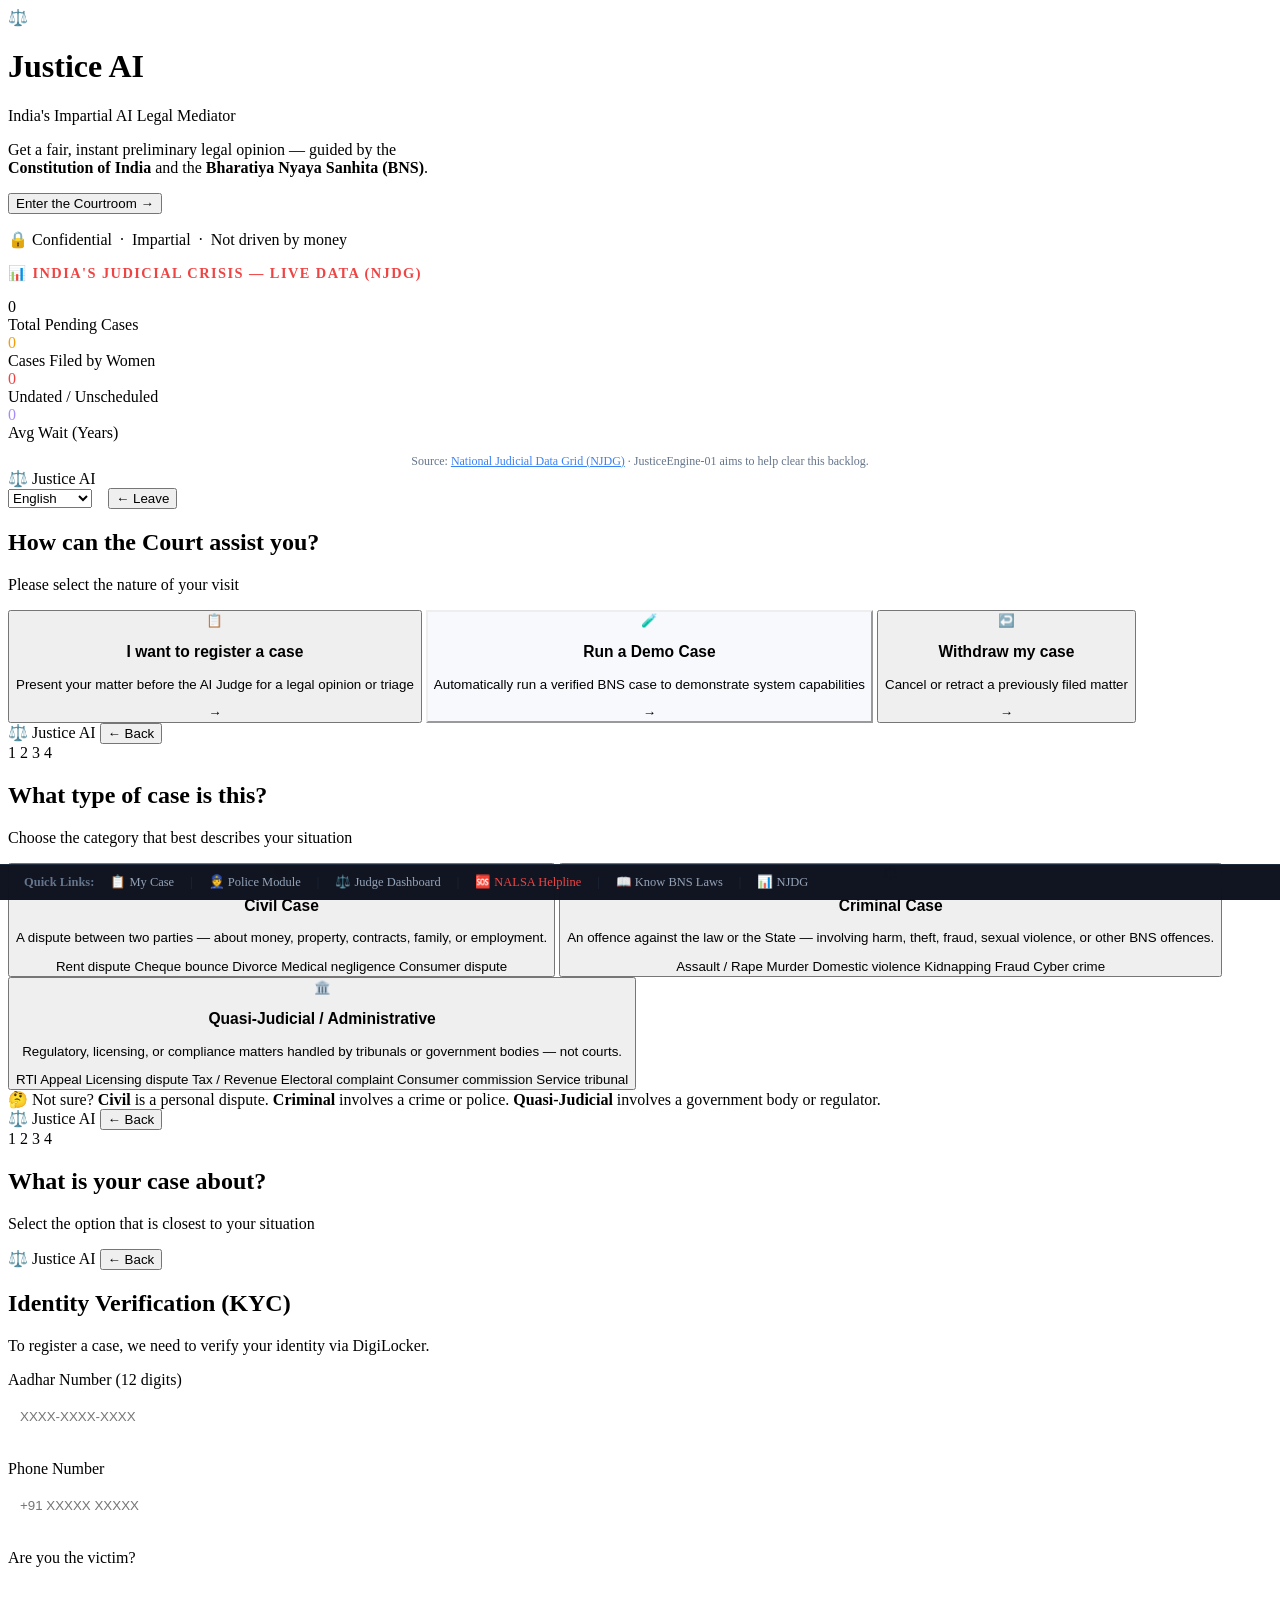
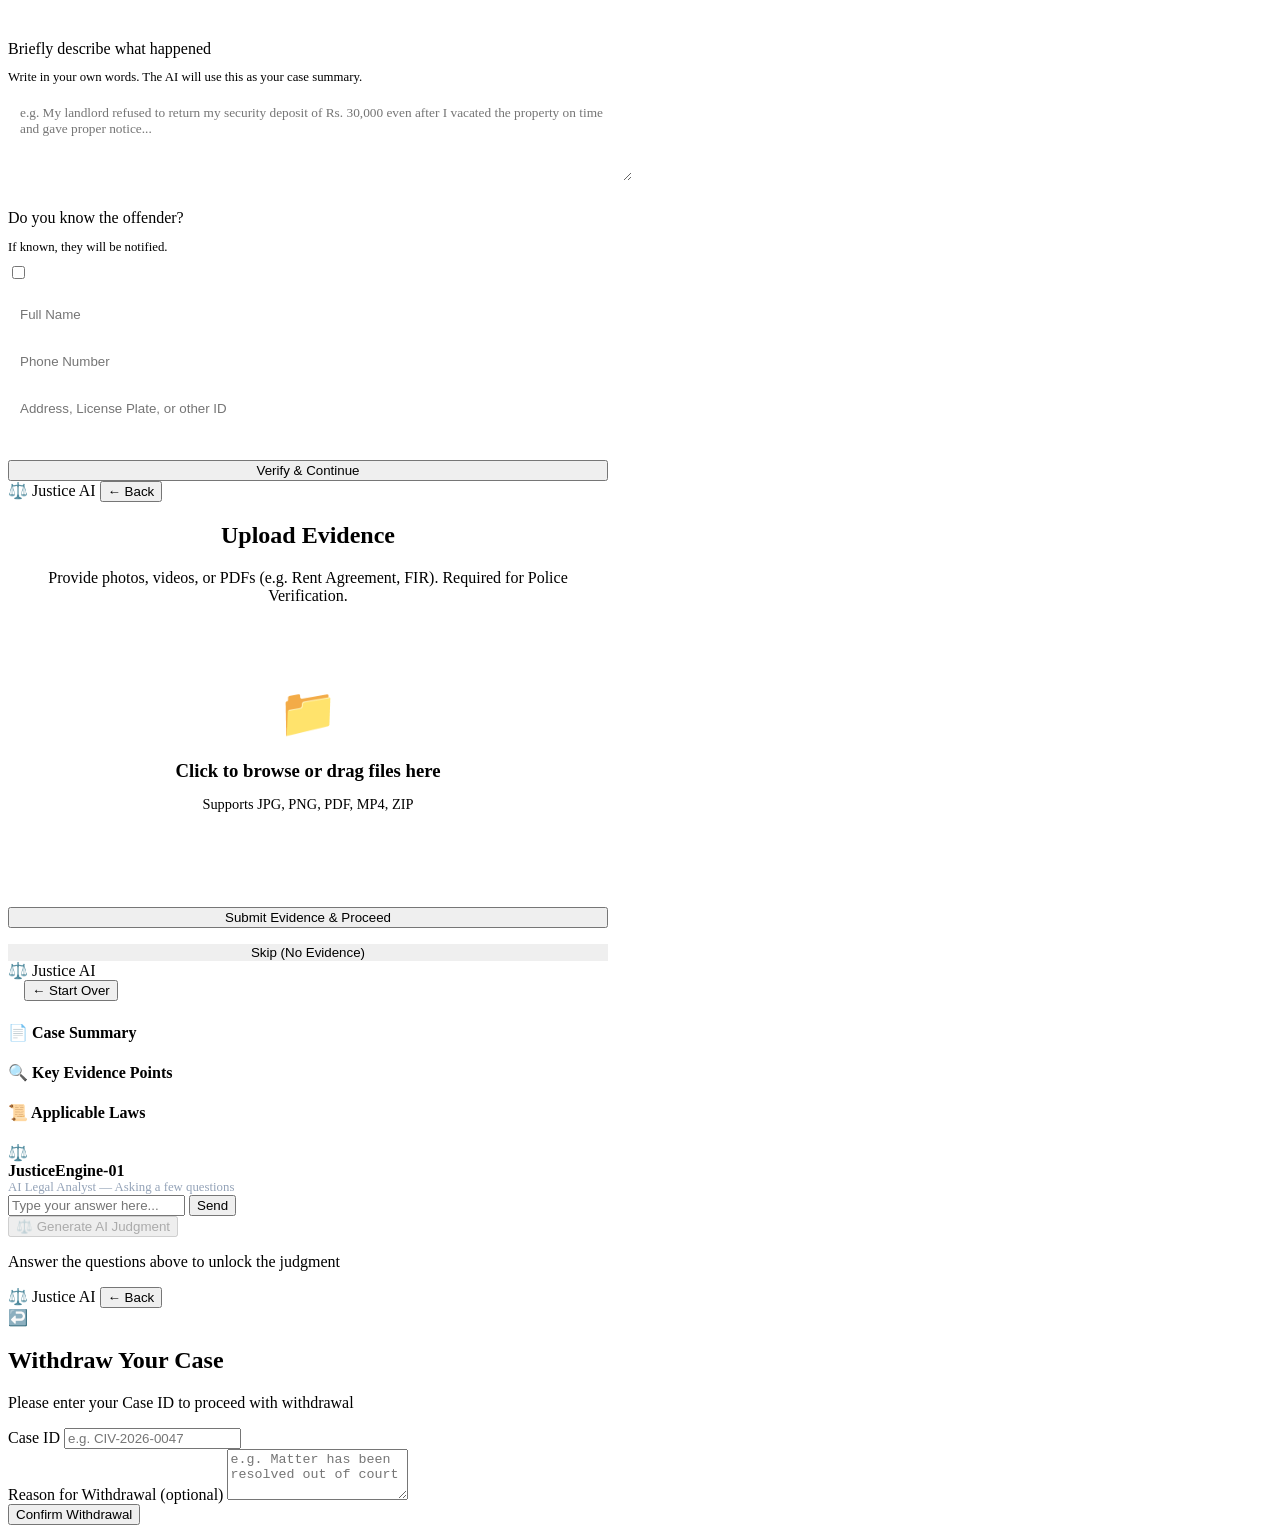
==== commit 1be8fb78: "Fix: remove case chips, fix demo crash, PDF preview, confirmation popups, rejection flow" ====
--- a/server/ui/index.html
+++ b/server/ui/index.html
@@ -31,27 +31,7 @@
             </button>
             <p class="landing-note">🔒 Confidential &nbsp;·&nbsp; Impartial &nbsp;·&nbsp; Not driven by money</p>
 
-            <div class="overview-strip">
-                <h4>We handle all types of cases including</h4>
-                <div class="overview-chips">
-                    <span class="ov-chip">🏠 Rent &amp; Property</span>
-                    <span class="ov-chip">📄 Breach of Contract</span>
-                    <span class="ov-chip">👨‍👩‍👧 Family &amp; Divorce</span>
-                    <span class="ov-chip">⚠️ Personal Injury</span>
-                    <span class="ov-chip">🛍️ Consumer Disputes</span>
-                    <span class="ov-chip">🏥 Medical Negligence</span>
-                    <span class="ov-chip red">🚨 Sexual Assault</span>
-                    <span class="ov-chip red">💀 Murder / Homicide</span>
-                    <span class="ov-chip red">🏠 Domestic Violence</span>
-                    <span class="ov-chip red">🔗 Kidnapping</span>
-                    <span class="ov-chip">💳 Fraud &amp; Cheating</span>
-                    <span class="ov-chip">📱 Cyber Crime</span>
-                    <span class="ov-chip red">🔪 Robbery / Dacoity</span>
-                    <span class="ov-chip">💊 Drug Offences</span>
-                    <span class="ov-chip">💼 Employment Issues</span>
-                    <span class="ov-chip">+ many more...</span>
-                </div>
-            </div>
+
 
             <!-- NJDG Live Statistics -->
             <div class="njdg-strip">
@@ -426,6 +406,21 @@
                     <div id="v-obiter-block" class="verdict-analysis" style="display:none; border-top:1px solid var(--border); margin-top:1rem; padding-top:1rem;">
                         <h4>📝 Obiter Dicta</h4>
                         <p id="v-obiter" style="font-style:italic; color: var(--muted);"></p>
+                    </div>
+
+                    <!-- Legal Reference Panel -->
+                    <div id="v-legal-refs" style="margin:1.2rem 0; border:1px solid rgba(201,168,76,0.2); border-radius:10px; padding:1rem; background:rgba(201,168,76,0.04); display:none;">
+                        <div style="font-size:0.72rem; color:var(--gold); font-weight:700; letter-spacing:0.08em; margin-bottom:0.7rem;">🔍 VERIFY THIS JUDGMENT — OFFICIAL LEGAL SOURCES</div>
+                        <div style="display:flex; flex-wrap:wrap; gap:0.5rem;">
+                            <a id="ref-ikanoon" href="#" target="_blank" rel="noopener" class="ref-link ref-ik">📖 Indian Kanoon</a>
+                            <a id="ref-casemine" href="#" target="_blank" rel="noopener" class="ref-link ref-cm">⚖️ Casemine</a>
+                            <a id="ref-prs" href="#" target="_blank" rel="noopener" class="ref-link ref-prs">🏛️ PRS India</a>
+                            <a href="https://www.indiacode.nic.in/" target="_blank" rel="noopener" class="ref-link ref-ic">📜 India Code</a>
+                            <a href="https://main.sci.gov.in/" target="_blank" rel="noopener" class="ref-link ref-sc">🏛️ Supreme Court</a>
+                        </div>
+                        <div style="margin-top:0.6rem; font-size:0.68rem; color:var(--muted);">
+                            CPC remedies available: <span style="color:#a5b4fc;">Reference (Sec 113)</span> · <span style="color:#6ee7b7;">Review (Order 47)</span> · <span style="color:#fca5a5;">Revision (Sec 115)</span>
+                        </div>
                     </div>
 
                     <div class="verdict-actions">
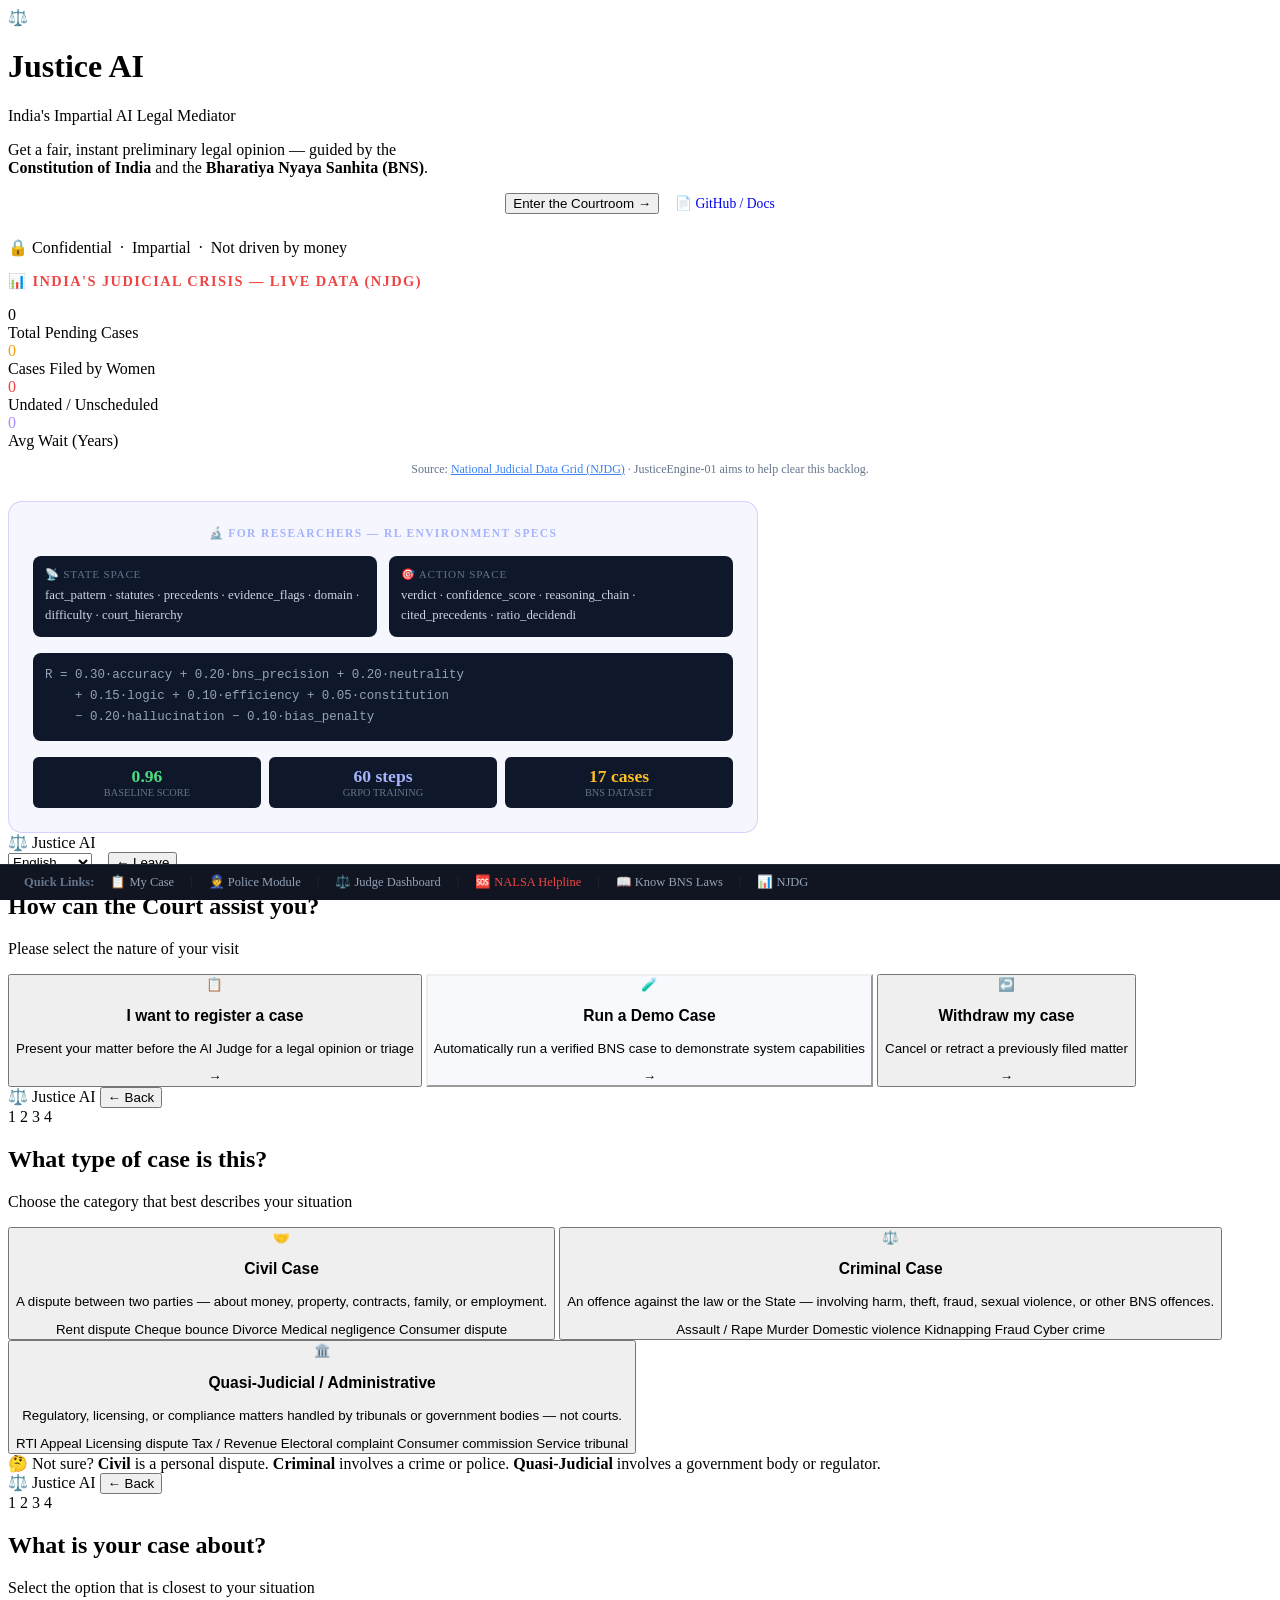
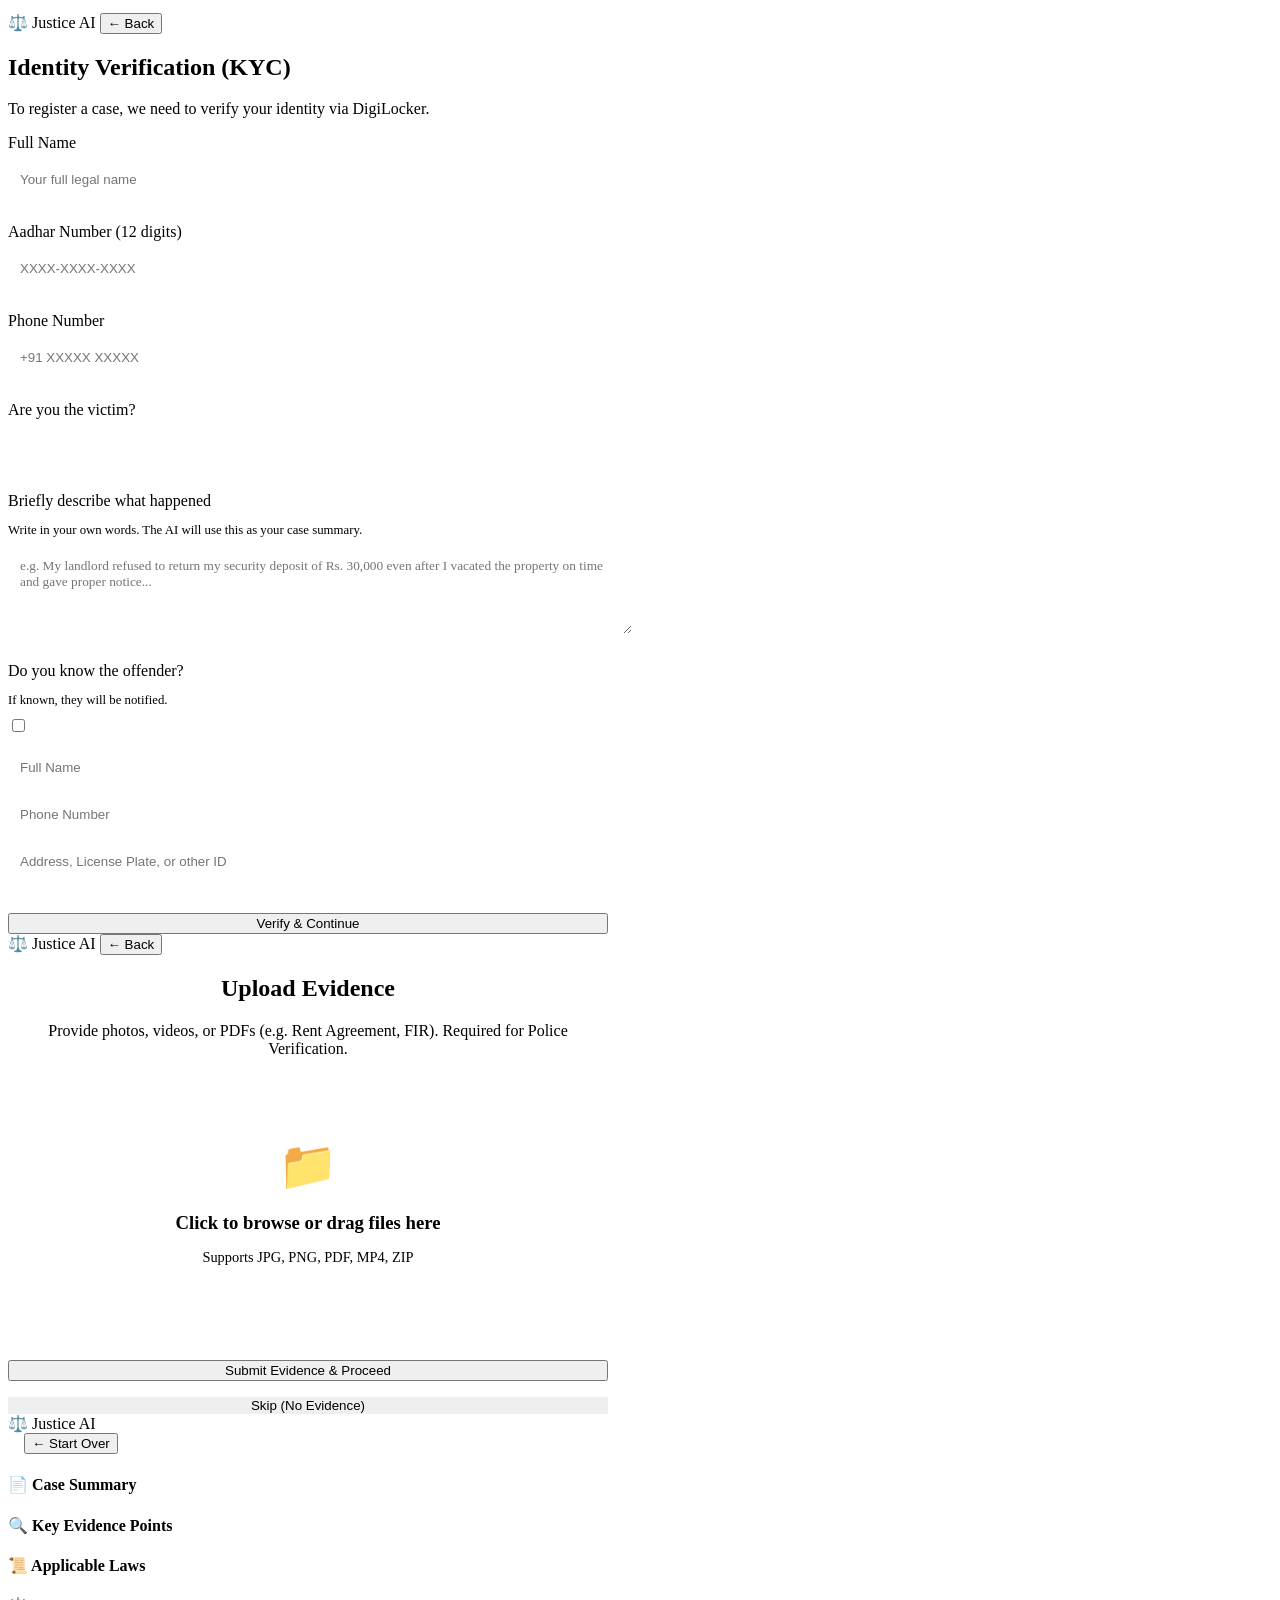
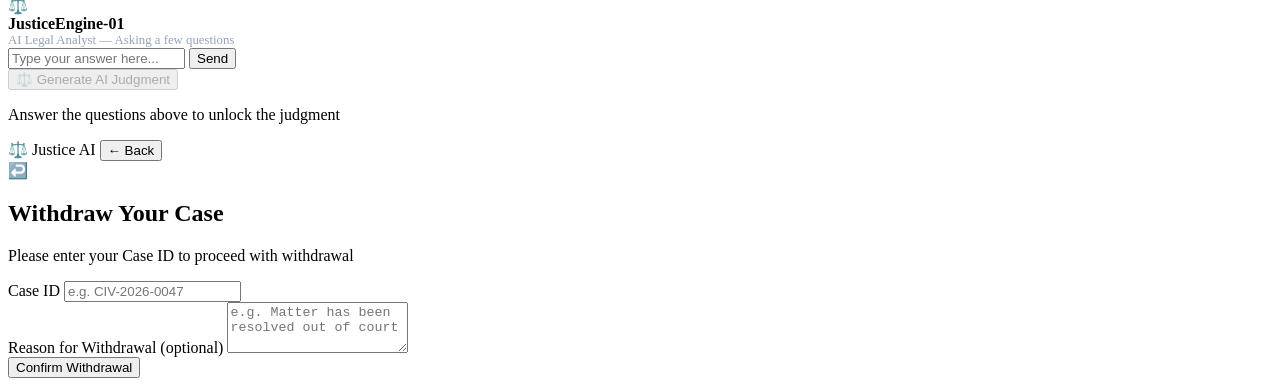
==== commit b2a45efb: "UI Fixes: Restore Justice AI landing, fix evidence skip flow, add victim name to cert, and add offli" ====
--- a/server/ui/index.html
+++ b/server/ui/index.html
@@ -25,10 +25,13 @@
                 Get a fair, instant preliminary legal opinion — guided by the<br>
                 <strong>Constitution of India</strong> and the <strong>Bharatiya Nyaya Sanhita (BNS)</strong>.
             </p>
-            <button id="enter-btn" class="btn-gold pulse">
-                Enter the Courtroom
-                <span class="btn-arrow">→</span>
-            </button>
+            <div style="display:flex; gap:1rem; flex-wrap:wrap; justify-content:center; margin-bottom:1.5rem;">
+                <button id="enter-btn" class="btn-gold pulse">
+                    Enter the Courtroom
+                    <span class="btn-arrow">→</span>
+                </button>
+                <a href="https://github.com/rishitaramola/judicial-reasoning-env" target="_blank" class="btn-ghost" style="text-decoration:none; display:flex; align-items:center; gap:0.5rem; font-size:0.85rem;">📄 GitHub / Docs</a>
+            </div>
             <p class="landing-note">🔒 Confidential &nbsp;·&nbsp; Impartial &nbsp;·&nbsp; Not driven by money</p>
 
 
@@ -56,6 +59,41 @@
                 </div>
                 <p style="font-size:0.75rem; color:#64748b; margin:0.75rem 0 0; text-align:center;">Source: <a href="https://njdg.ecourts.gov.in/njdg_v3/" target="_blank" style="color:#3b82f6;">National Judicial Data Grid (NJDG)</a> · JusticeEngine-01 aims to help clear this backlog.</p>
             </div>
+
+            <!-- RL Environment Research Panel -->
+            <div style="margin-top:1.5rem; background:rgba(99,102,241,0.06); border:1px solid rgba(99,102,241,0.25); border-radius:14px; padding:1.5rem; max-width:700px; width:100%;">
+                <div style="font-size:0.72rem; color:#a5b4fc; font-weight:700; letter-spacing:0.12em; margin-bottom:1rem; text-align:center;">🔬 FOR RESEARCHERS — RL ENVIRONMENT SPECS</div>
+                <div style="display:grid; grid-template-columns:1fr 1fr; gap:0.75rem; margin-bottom:1rem;">
+                    <div style="background:#0f172a; border-radius:8px; padding:0.75rem;">
+                        <div style="font-size:0.7rem; color:#64748b; margin-bottom:0.35rem; text-transform:uppercase; letter-spacing:0.07em;">📡 State Space</div>
+                        <div style="font-size:0.8rem; color:#cbd5e1; line-height:1.5;">fact_pattern · statutes · precedents · evidence_flags · domain · difficulty · court_hierarchy</div>
+                    </div>
+                    <div style="background:#0f172a; border-radius:8px; padding:0.75rem;">
+                        <div style="font-size:0.7rem; color:#64748b; margin-bottom:0.35rem; text-transform:uppercase; letter-spacing:0.07em;">🎯 Action Space</div>
+                        <div style="font-size:0.8rem; color:#cbd5e1; line-height:1.5;">verdict · confidence_score · reasoning_chain · cited_precedents · ratio_decidendi</div>
+                    </div>
+                </div>
+                <div style="background:#0f172a; border-radius:8px; padding:0.75rem; margin-bottom:1rem; font-size:0.78rem; color:#94a3b8; font-family:monospace; line-height:1.7;">
+                    R = 0.30·accuracy + 0.20·bns_precision + 0.20·neutrality<br>
+                    &nbsp;&nbsp;&nbsp;&nbsp;+ 0.15·logic + 0.10·efficiency + 0.05·constitution<br>
+                    &nbsp;&nbsp;&nbsp;&nbsp;− 0.20·hallucination − 0.10·bias_penalty
+                </div>
+                <div style="display:grid; grid-template-columns:repeat(3,1fr); gap:0.5rem; text-align:center;">
+                    <div style="background:#0f172a; border-radius:6px; padding:0.6rem;">
+                        <div style="font-size:1.1rem; font-weight:700; color:#4ade80;">0.96</div>
+                        <div style="font-size:0.65rem; color:#64748b; text-transform:uppercase;">Baseline Score</div>
+                    </div>
+                    <div style="background:#0f172a; border-radius:6px; padding:0.6rem;">
+                        <div style="font-size:1.1rem; font-weight:700; color:#a5b4fc;">60 steps</div>
+                        <div style="font-size:0.65rem; color:#64748b; text-transform:uppercase;">GRPO Training</div>
+                    </div>
+                    <div style="background:#0f172a; border-radius:6px; padding:0.6rem;">
+                        <div style="font-size:1.1rem; font-weight:700; color:#fbbf24;">17 cases</div>
+                        <div style="font-size:0.65rem; color:#64748b; text-transform:uppercase;">BNS Dataset</div>
+                    </div>
+                </div>
+            </div>
+
         </div>
     </div>
 
@@ -221,6 +259,10 @@
             <p class="screen-subtitle" data-i18n="kyc_subtitle">To register a case, we need to verify your identity via DigiLocker.</p>
 
             <div class="kyc-form">
+                <div class="form-group" style="margin-bottom: 1.5rem;">
+                    <label style="display:block; margin-bottom:0.5rem; color:var(--gold);">Full Name</label>
+                    <input type="text" id="victim-name-input" placeholder="Your full legal name" style="width: 100%; padding: 0.75rem; border-radius: 6px; background: rgba(255,255,255,0.05); border: 1px solid var(--border); color: white;">
+                </div>
                 <div class="form-group" style="margin-bottom: 1.5rem;">
                     <label style="display:block; margin-bottom:0.5rem; color:var(--gold);">Aadhar Number (12 digits)</label>
                     <input type="text" id="aadhar-input" placeholder="XXXX-XXXX-XXXX" style="width: 100%; padding: 0.75rem; border-radius: 6px; background: rgba(255,255,255,0.05); border: 1px solid var(--border); color: white;" maxlength="14">
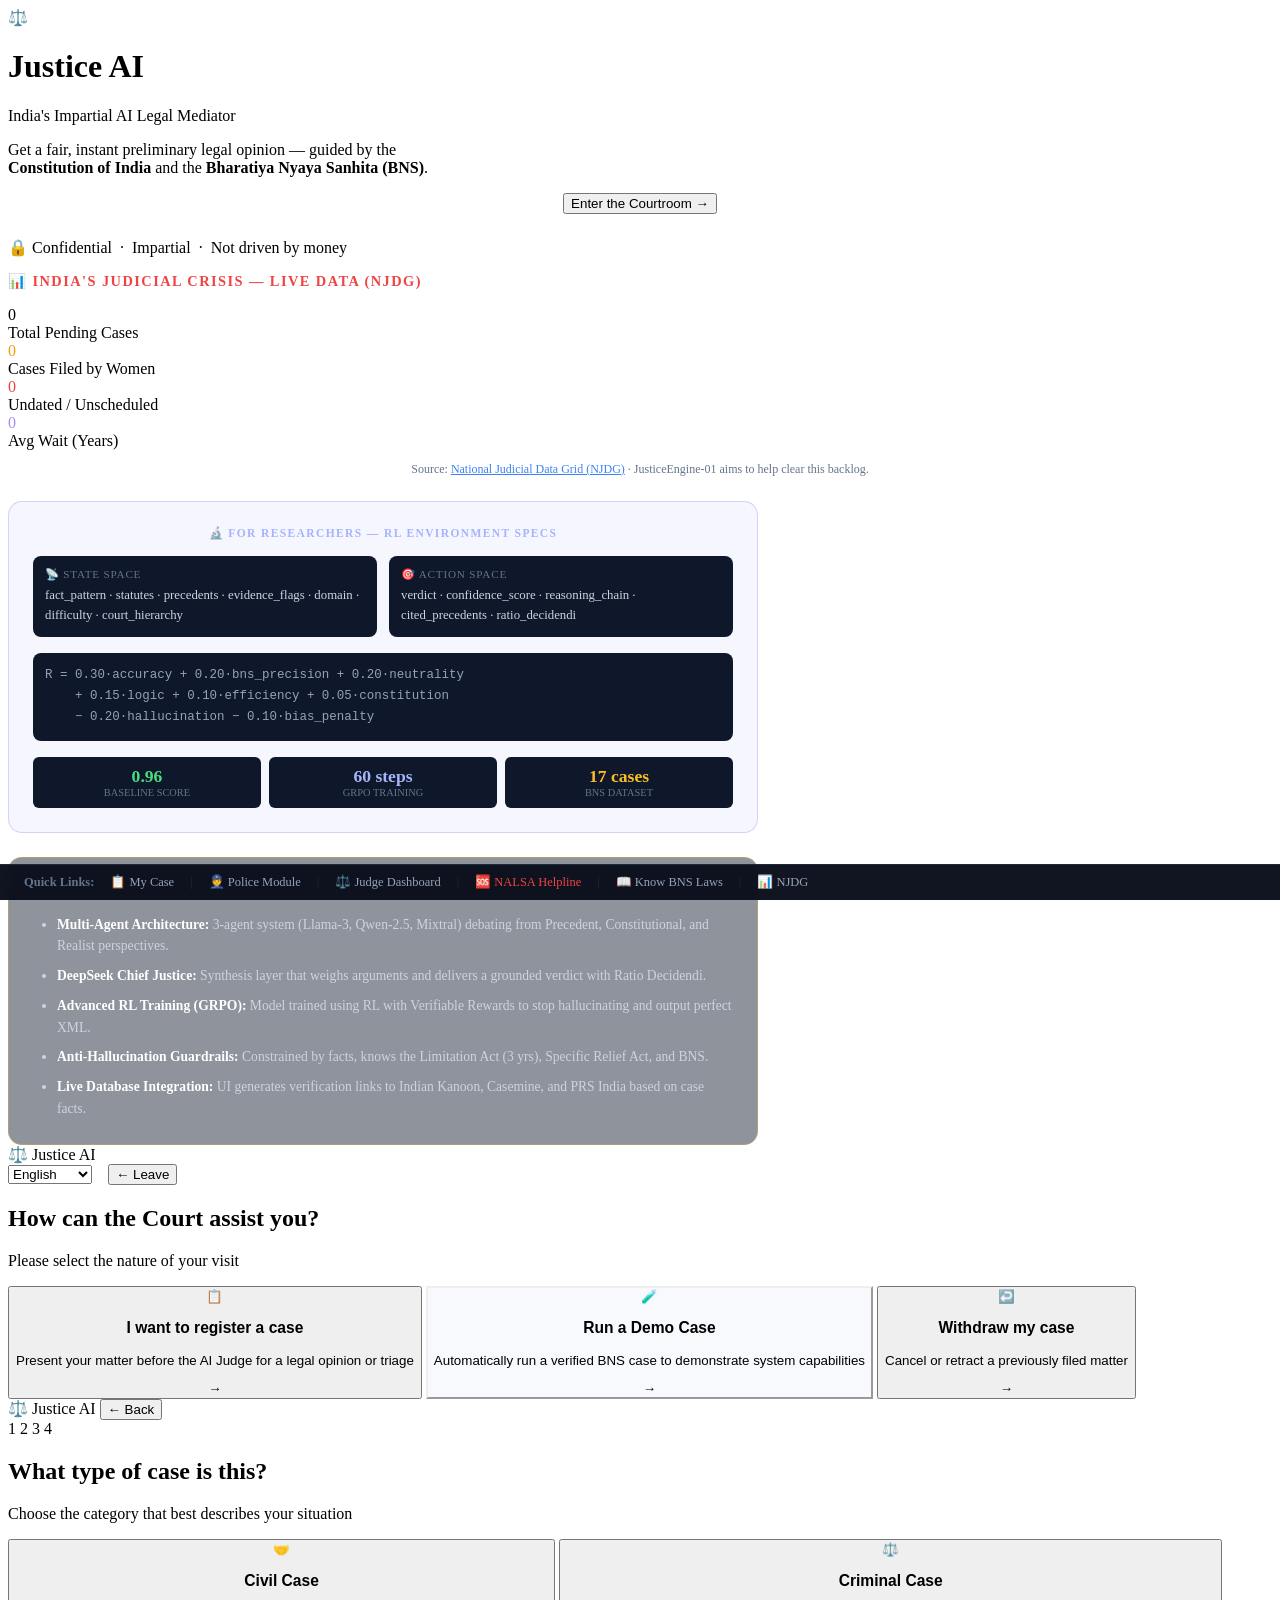
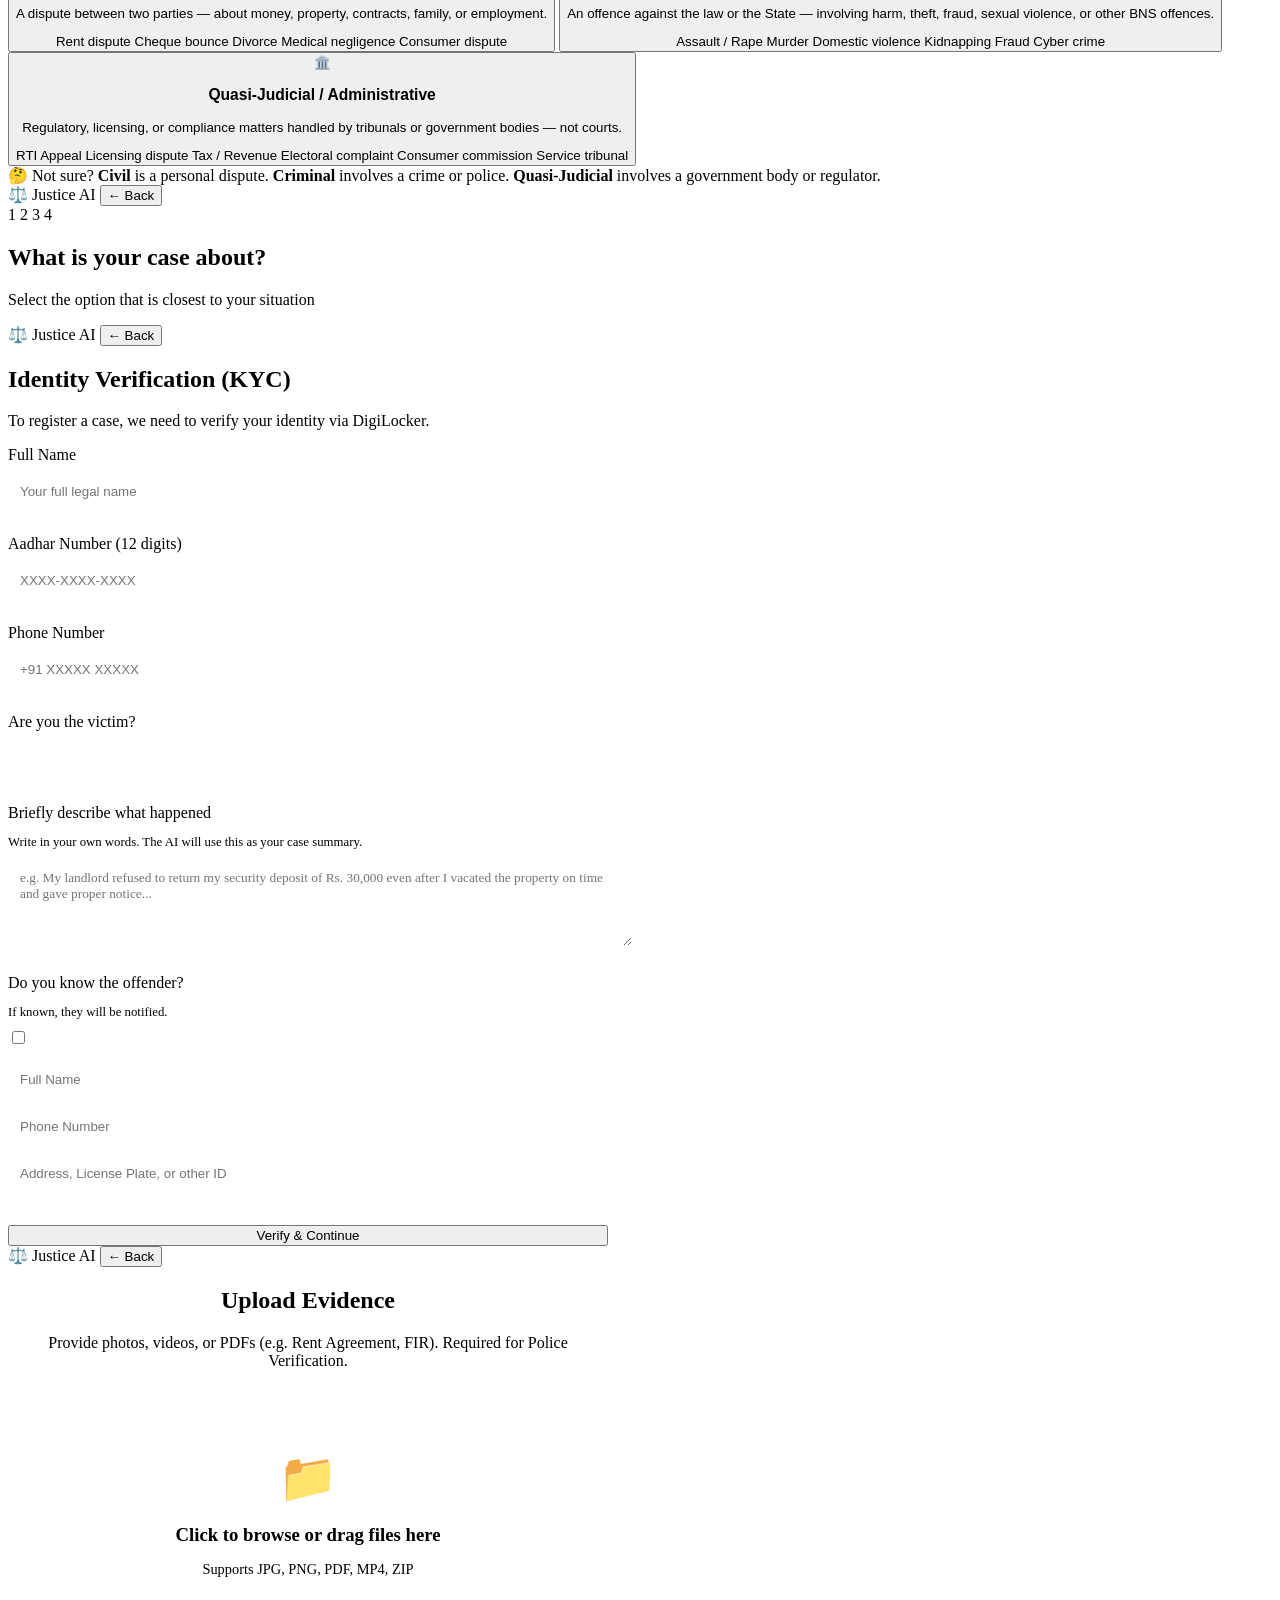
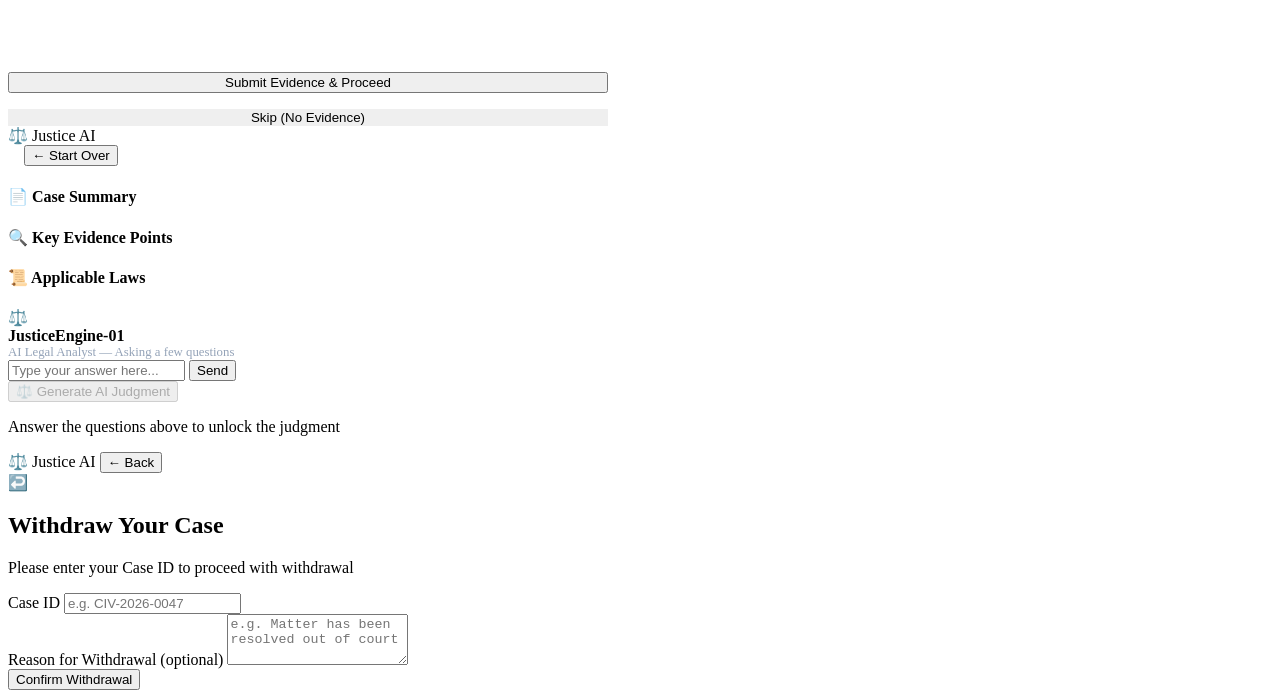
==== commit d2741d6d: "fix: correct legal reasoning - POSH Act 2013, IDA 1947 s25F, Section 73 clarification, domain statut" ====
--- a/server/ui/index.html
+++ b/server/ui/index.html
@@ -30,7 +30,6 @@
                     Enter the Courtroom
                     <span class="btn-arrow">→</span>
                 </button>
-                <a href="https://github.com/rishitaramola/judicial-reasoning-env" target="_blank" class="btn-ghost" style="text-decoration:none; display:flex; align-items:center; gap:0.5rem; font-size:0.85rem;">📄 GitHub / Docs</a>
             </div>
             <p class="landing-note">🔒 Confidential &nbsp;·&nbsp; Impartial &nbsp;·&nbsp; Not driven by money</p>
 
@@ -92,6 +91,18 @@
                         <div style="font-size:0.65rem; color:#64748b; text-transform:uppercase;">BNS Dataset</div>
                     </div>
                 </div>
+            </div>
+
+            <!-- Hackathon Tech Stack Panel -->
+            <div style="margin-top:1.5rem; background:rgba(30,41,59,0.5); border:1px solid rgba(251,191,36,0.3); border-radius:14px; padding:1.5rem; max-width:700px; width:100%; text-align:left;">
+                <div style="font-size:0.8rem; color:#fcd34d; font-weight:700; letter-spacing:0.12em; margin-bottom:1rem; text-align:center;">⚡ HACKATHON TECH STACK & FEATURES</div>
+                <ul style="color:#cbd5e1; font-size:0.85rem; line-height:1.6; margin:0; padding-left:1.5rem;">
+                    <li style="margin-bottom:0.5rem;"><strong style="color:#fff;">Multi-Agent Architecture:</strong> 3-agent system (Llama-3, Qwen-2.5, Mixtral) debating from Precedent, Constitutional, and Realist perspectives.</li>
+                    <li style="margin-bottom:0.5rem;"><strong style="color:#fff;">DeepSeek Chief Justice:</strong> Synthesis layer that weighs arguments and delivers a grounded verdict with Ratio Decidendi.</li>
+                    <li style="margin-bottom:0.5rem;"><strong style="color:#fff;">Advanced RL Training (GRPO):</strong> Model trained using RL with Verifiable Rewards to stop hallucinating and output perfect XML.</li>
+                    <li style="margin-bottom:0.5rem;"><strong style="color:#fff;">Anti-Hallucination Guardrails:</strong> Constrained by facts, knows the Limitation Act (3 yrs), Specific Relief Act, and BNS.</li>
+                    <li><strong style="color:#fff;">Live Database Integration:</strong> UI generates verification links to Indian Kanoon, Casemine, and PRS India based on case facts.</li>
+                </ul>
             </div>
 
         </div>
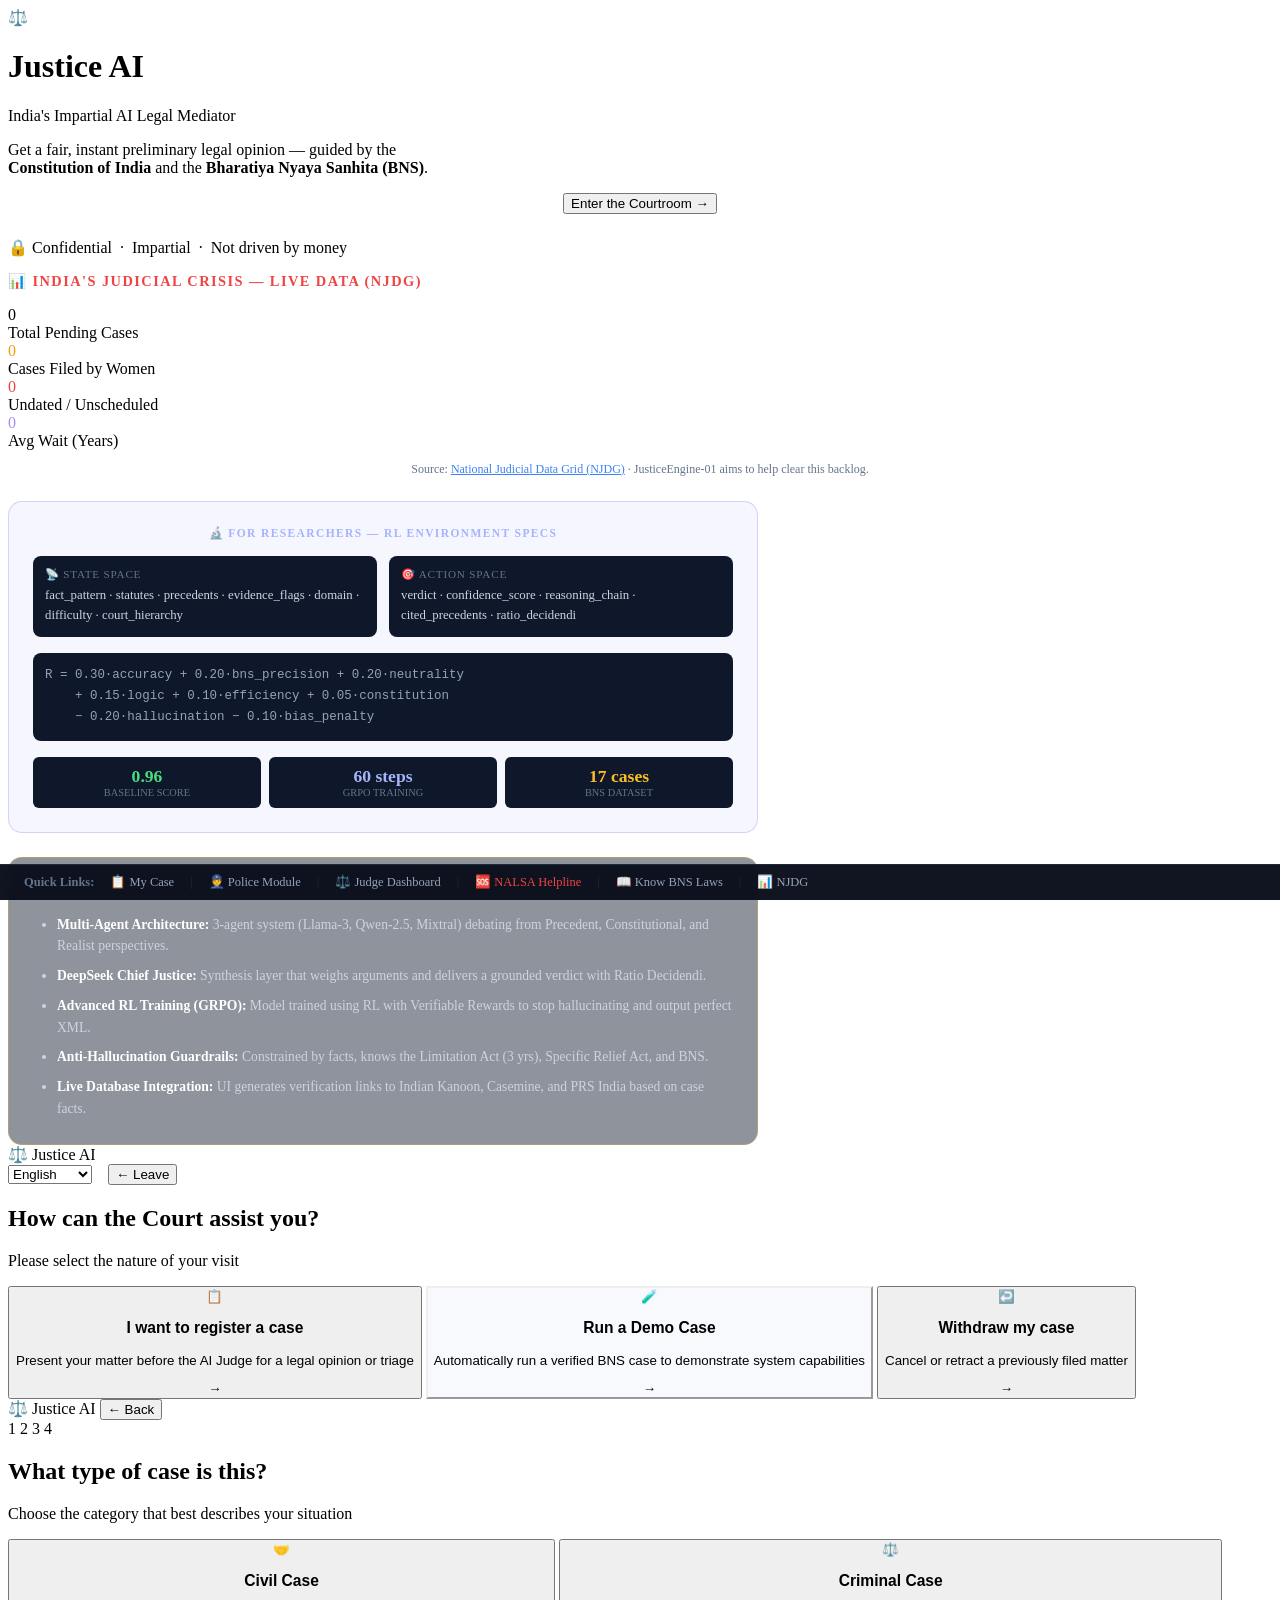
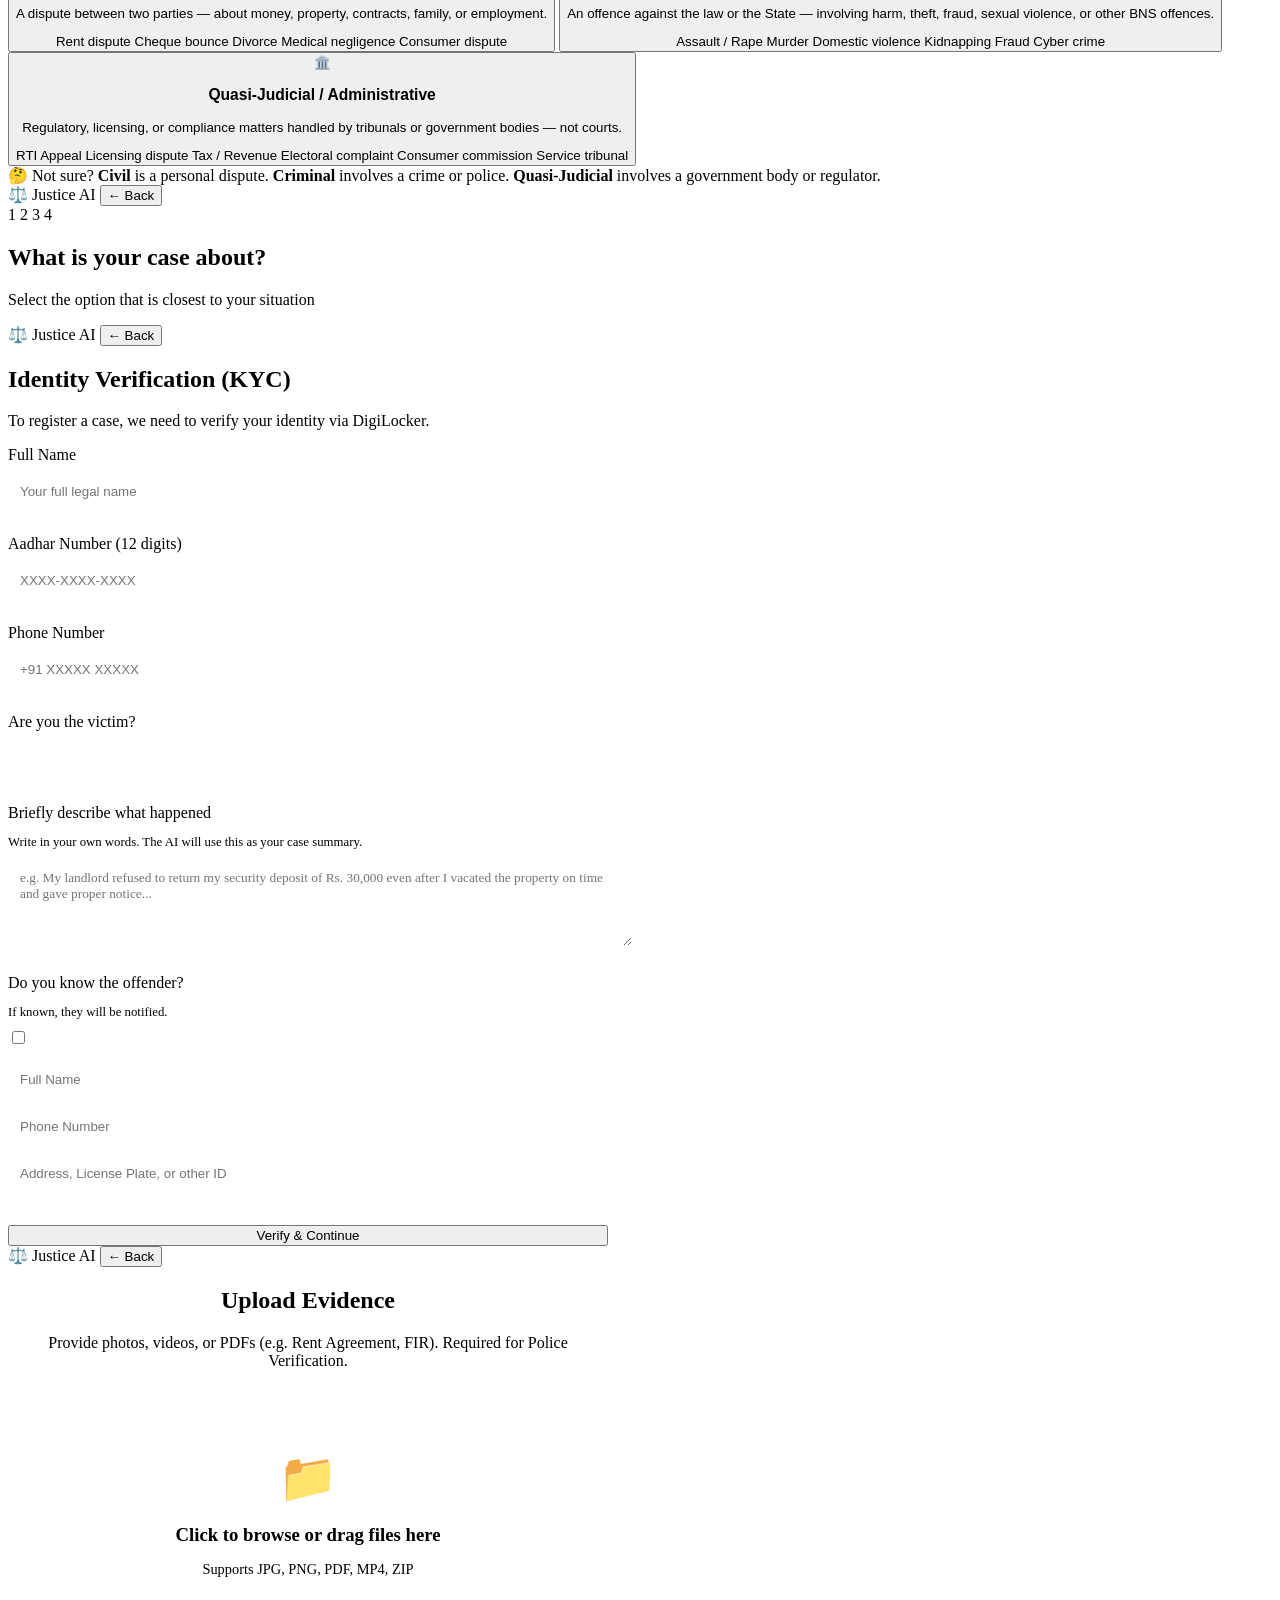
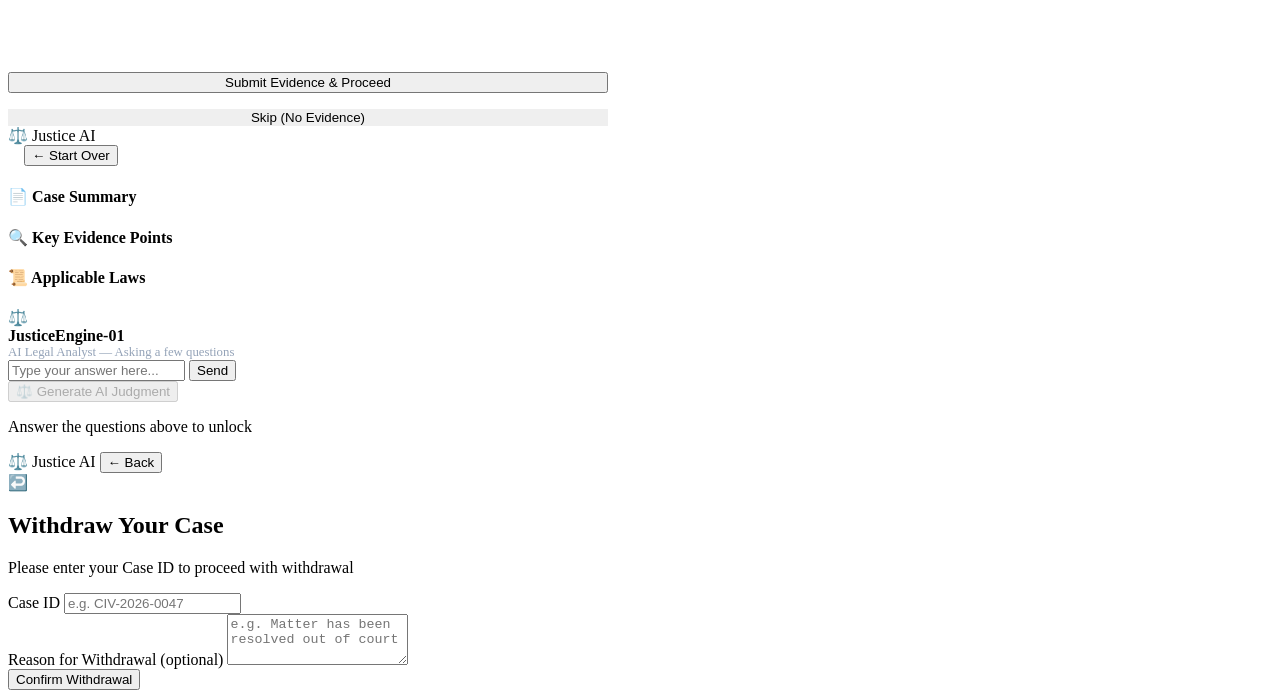
==== commit c3f99814: "fix(hackathon): migrate to anthropic, fix ui bugs, add sequential panel" ====
--- a/server/ui/index.html
+++ b/server/ui/index.html
@@ -402,7 +402,10 @@
                     <button id="generate-btn" class="btn-gold w-100 mt-2" disabled>
                         ⚖️ Generate AI Judgment
                     </button>
-                    <p id="generate-hint" class="generate-hint">Answer the questions above to unlock the judgment</p>
+                    <button id="forward-btn" class="btn-gold w-100 mt-2" style="display:none;" disabled>
+                        📋 Generate Forwarding Certificate
+                    </button>
+                    <p id="generate-hint" class="generate-hint">Answer the questions above to unlock</p>
                 </div>
 
                 <!-- State B: AI Processing -->
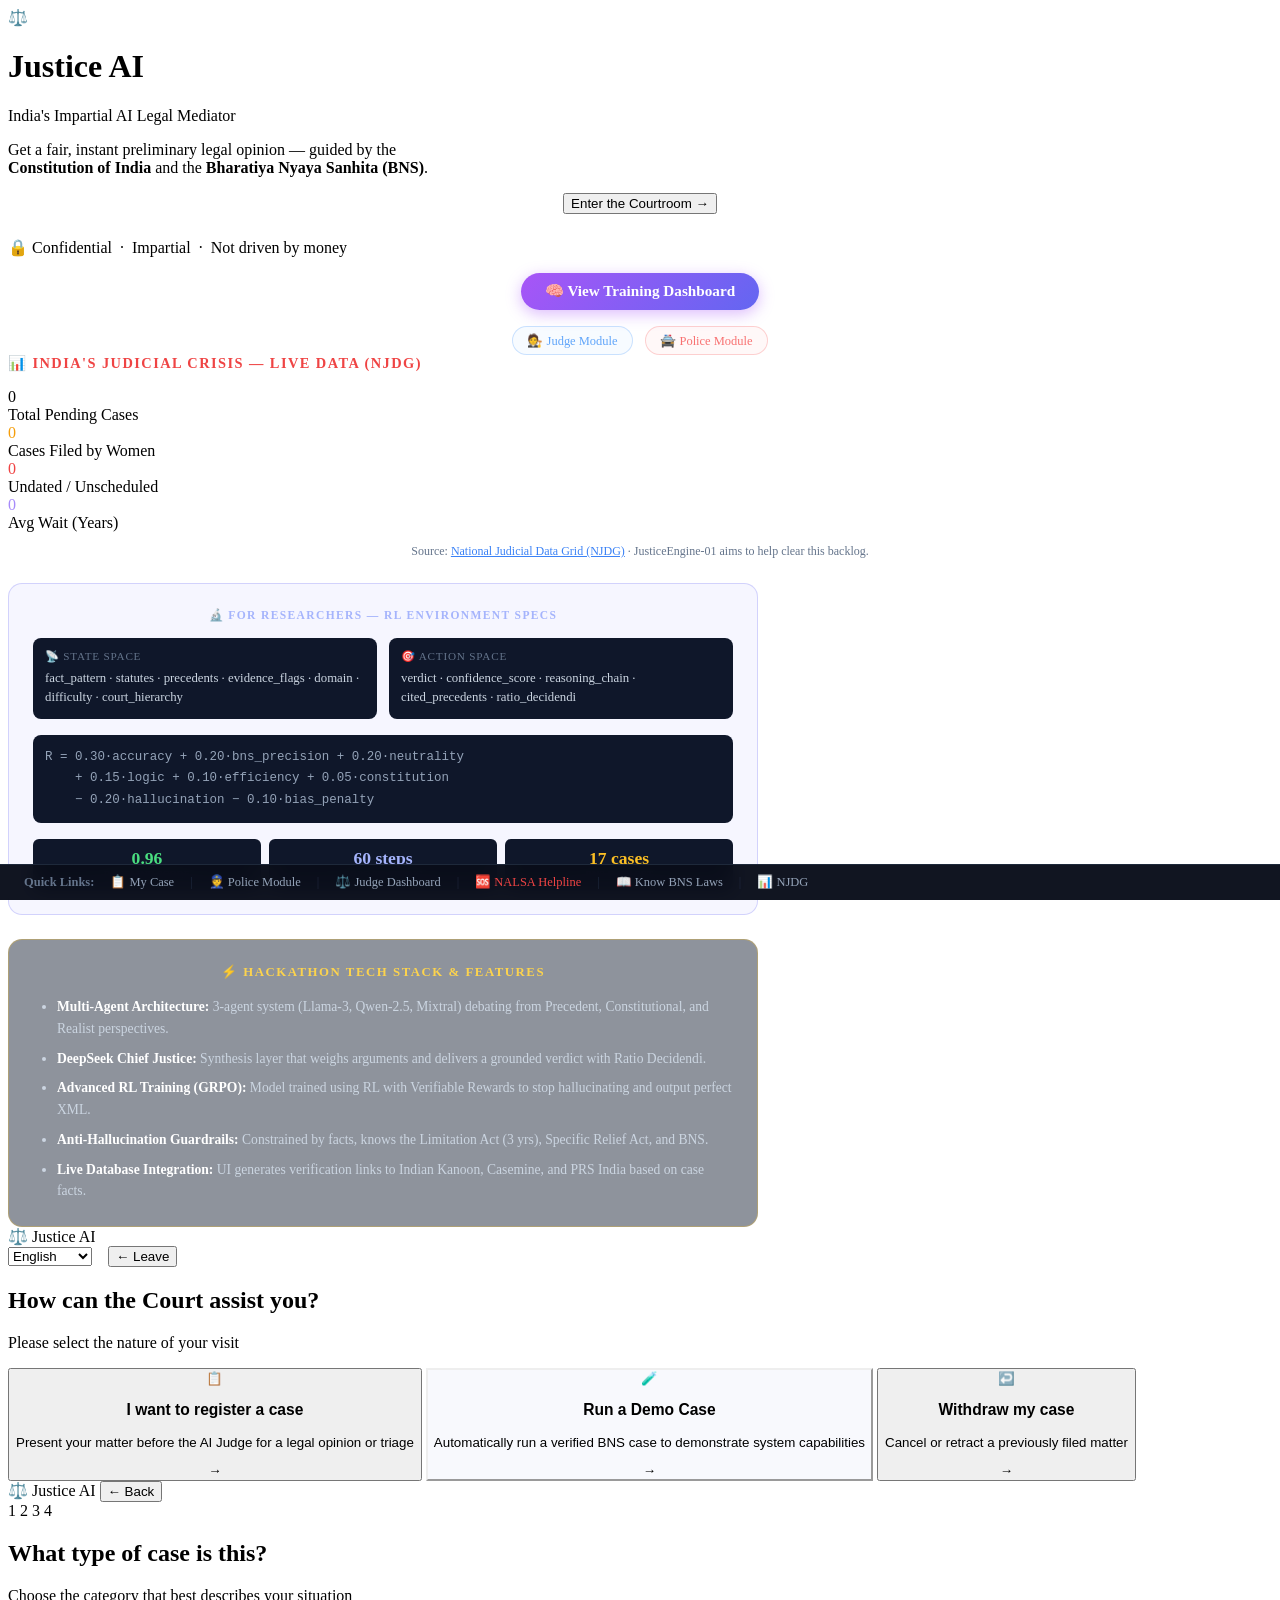
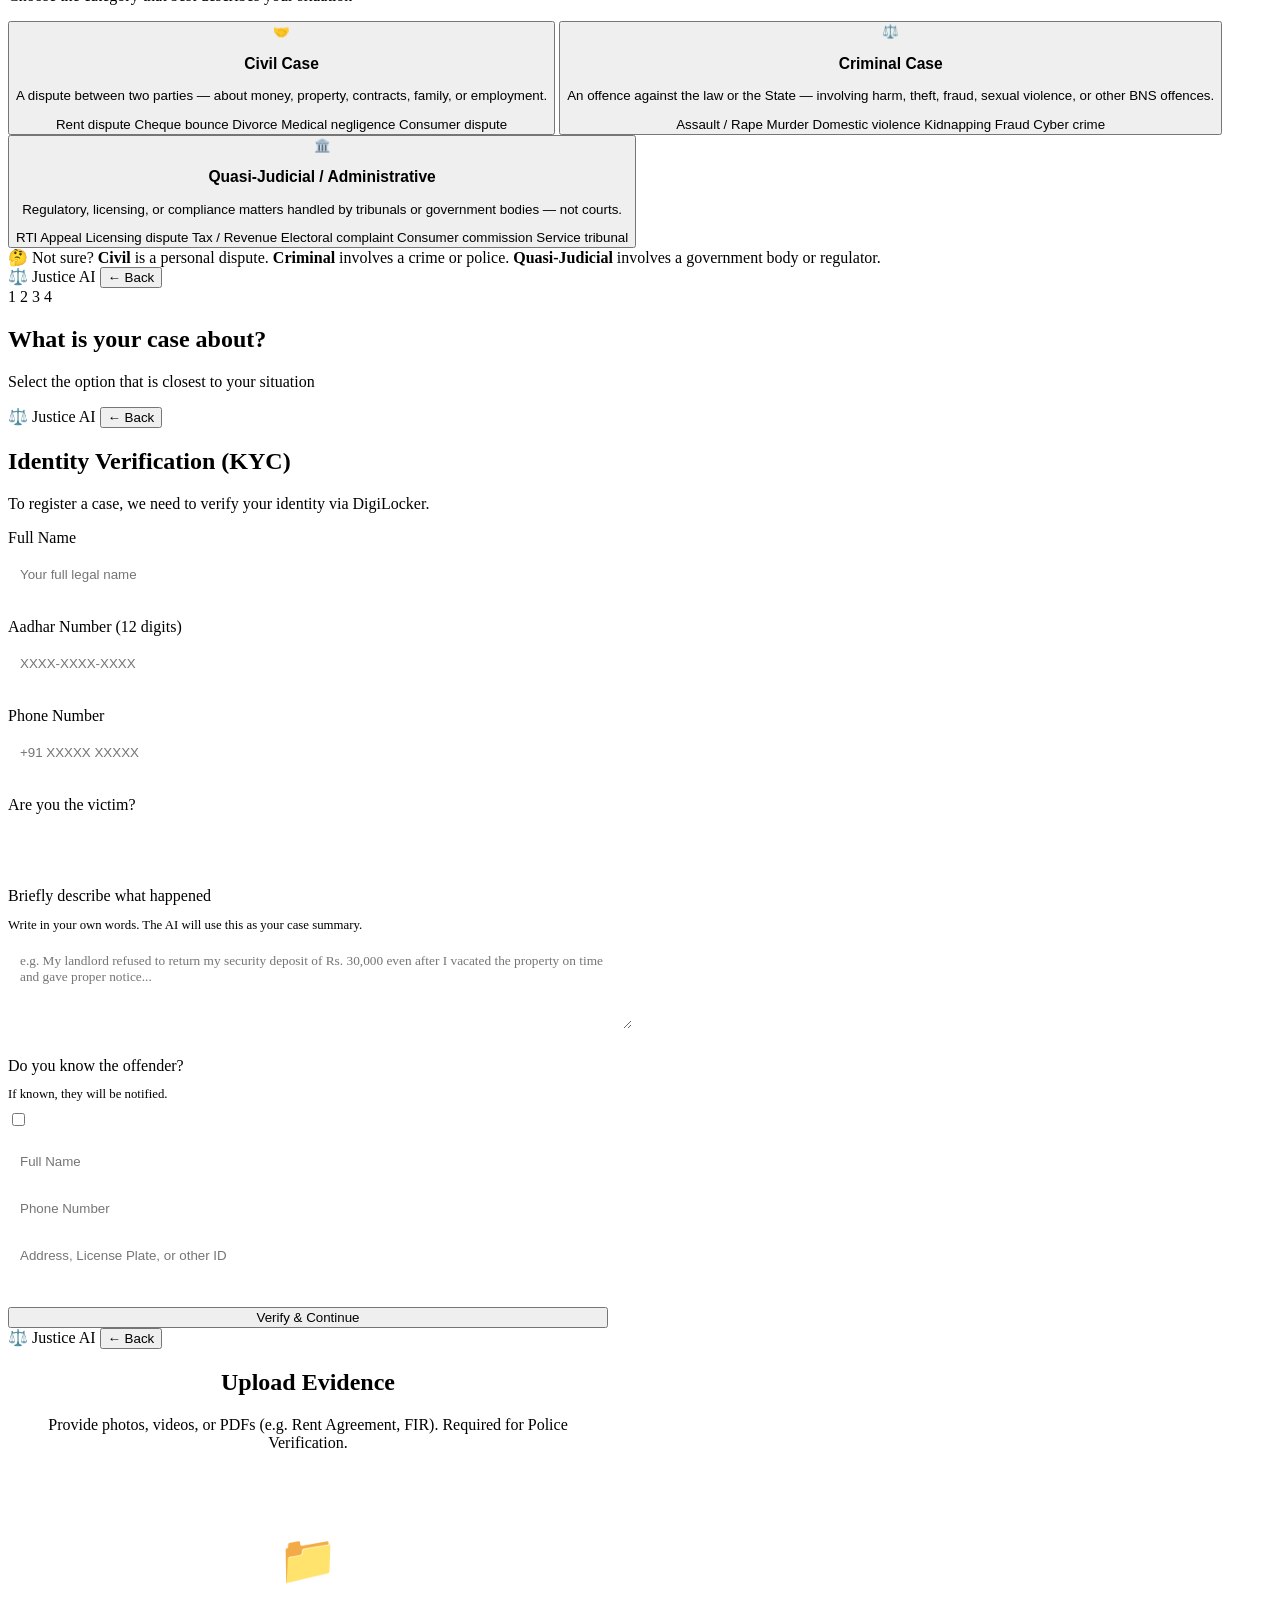
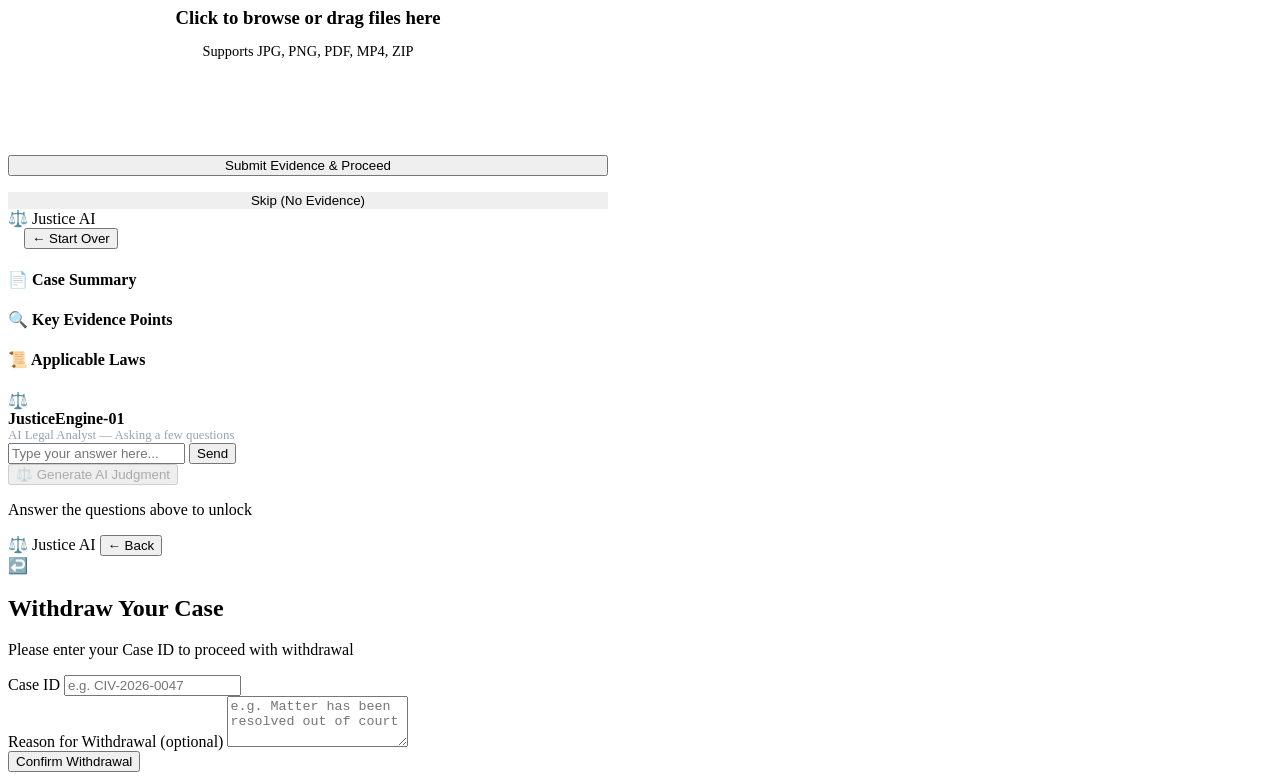
==== commit 99667f11: "style: emphasize Training Dashboard button on landing page" ====
--- a/server/ui/index.html
+++ b/server/ui/index.html
@@ -32,6 +32,18 @@
                 </button>
             </div>
             <p class="landing-note">🔒 Confidential &nbsp;·&nbsp; Impartial &nbsp;·&nbsp; Not driven by money</p>
+
+            <!-- Admin Quick Links -->
+            <div style="display:flex; gap:0.75rem; flex-wrap:wrap; justify-content:center; margin-top:1rem; align-items:center; flex-direction:column;">
+                <!-- Highlighted Training Dashboard Link -->
+                <a href="/training" style="background: linear-gradient(135deg, #a855f7, #6366f1); color: white; padding: 0.6rem 1.5rem; border-radius: 30px; text-decoration: none; font-weight: 600; font-size: 0.95rem; box-shadow: 0 4px 15px rgba(168, 85, 247, 0.4); display: flex; align-items: center; gap: 0.5rem; transition: transform 0.2s;">
+                    🧠 View Training Dashboard
+                </a>
+                <div style="display:flex; gap:0.75rem; justify-content:center; margin-top:0.25rem;">
+                    <a href="/judge" style="font-size:0.78rem; color:#60a5fa; text-decoration:none; padding:0.35rem 0.9rem; border:1px solid rgba(96,165,250,0.3); border-radius:20px; background: rgba(96,165,250,0.05);">🧑‍⚖️ Judge Module</a>
+                    <a href="/police_dashboard.html" style="font-size:0.78rem; color:#f87171; text-decoration:none; padding:0.35rem 0.9rem; border:1px solid rgba(248,113,113,0.3); border-radius:20px; background: rgba(248,113,113,0.05);">🚔 Police Module</a>
+                </div>
+            </div>
 
 
 
